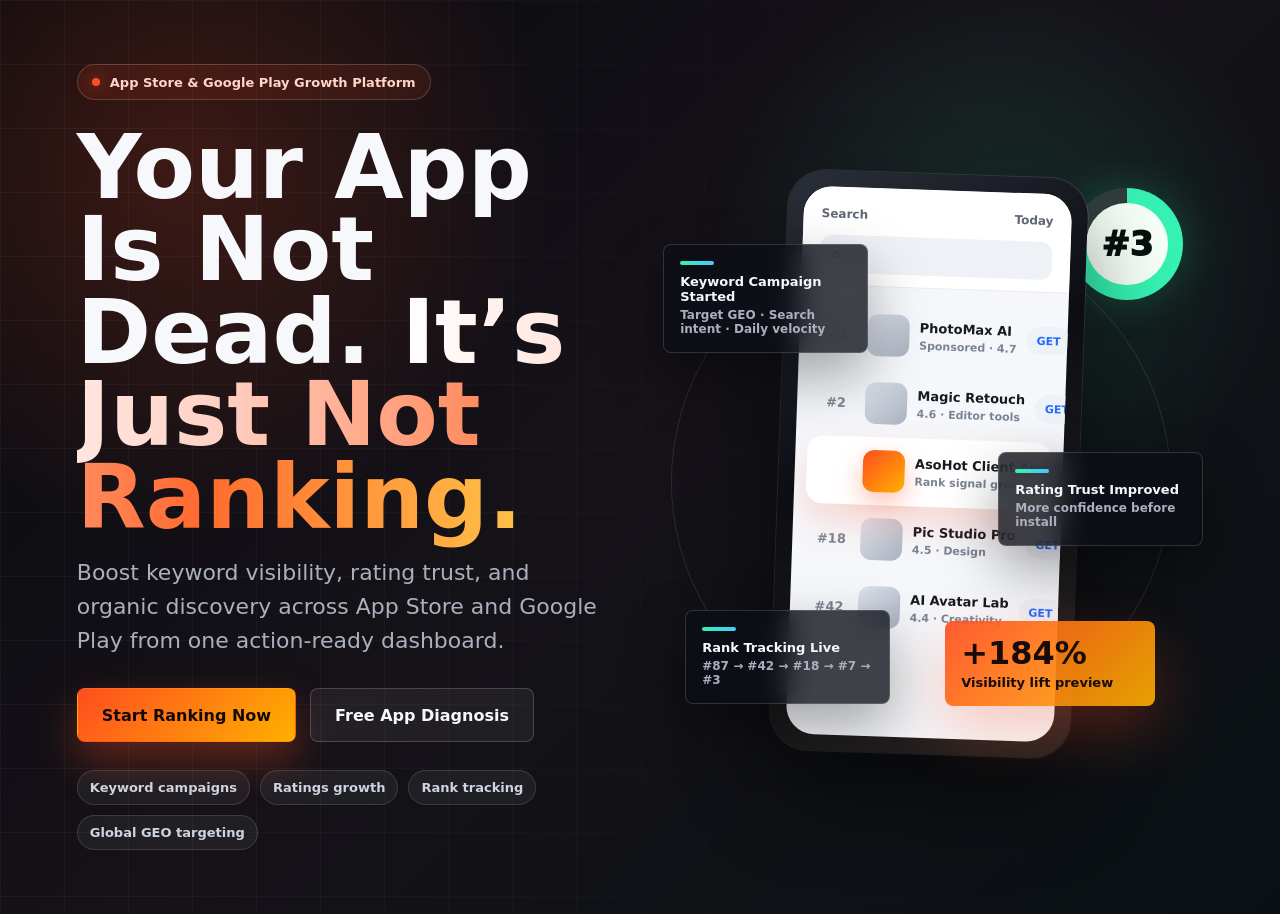
==== index.html @ 896c68a1 "Rename asohot-banner-demo.html to index.html" ====
<!doctype html>
<html lang="en">
<head>
  <meta charset="utf-8">
  <meta name="viewport" content="width=device-width, initial-scale=1">
  <title>AsoHot Banner Demo</title>
  <style>
    :root {
      --bg: #090a0f;
      --panel: rgba(255, 255, 255, 0.075);
      --panel-strong: rgba(255, 255, 255, 0.12);
      --text: #f7f8fb;
      --muted: #aab0bd;
      --hot: #ff4d1f;
      --hot-2: #ffb000;
      --mint: #36f2b3;
      --cyan: #48c8ff;
      --line: rgba(255, 255, 255, 0.14);
      --shadow: rgba(255, 77, 31, 0.34);
    }

    * {
      box-sizing: border-box;
    }

    body {
      margin: 0;
      min-height: 100vh;
      color: var(--text);
      font-family: Inter, ui-sans-serif, system-ui, -apple-system, BlinkMacSystemFont, "Segoe UI", sans-serif;
      background:
        radial-gradient(circle at 14% 18%, rgba(255, 77, 31, 0.2), transparent 28%),
        radial-gradient(circle at 78% 28%, rgba(54, 242, 179, 0.13), transparent 24%),
        linear-gradient(135deg, #090a0f 0%, #151218 48%, #0a1114 100%);
      overflow-x: hidden;
    }

    .banner {
      position: relative;
      display: grid;
      grid-template-columns: minmax(0, 1fr) 540px;
      align-items: center;
      min-height: 720px;
      padding: 64px clamp(28px, 6vw, 96px);
      gap: clamp(32px, 5vw, 72px);
      overflow: hidden;
    }

    .banner::before {
      content: "";
      position: absolute;
      inset: 0;
      background-image:
        linear-gradient(rgba(255,255,255,0.045) 1px, transparent 1px),
        linear-gradient(90deg, rgba(255,255,255,0.045) 1px, transparent 1px);
      background-size: 64px 64px;
      mask-image: linear-gradient(90deg, black, transparent 82%);
      pointer-events: none;
    }

    .copy,
    .visual {
      position: relative;
      z-index: 1;
    }

    .eyebrow {
      display: inline-flex;
      align-items: center;
      gap: 10px;
      height: 36px;
      padding: 0 14px;
      border: 1px solid rgba(255, 255, 255, 0.16);
      border-radius: 999px;
      color: #ffd5c9;
      background: rgba(255, 77, 31, 0.1);
      font-size: 13px;
      font-weight: 700;
      letter-spacing: 0;
    }

    .eyebrow::before {
      content: "";
      width: 8px;
      height: 8px;
      border-radius: 50%;
      background: var(--hot);
      box-shadow: 0 0 18px var(--hot);
      animation: livePulse 1.7s ease-in-out infinite;
    }

    h1 {
      max-width: 720px;
      margin: 26px 0 18px;
      font-size: clamp(48px, 7vw, 92px);
      line-height: 0.92;
      letter-spacing: 0;
    }

    .grad {
      color: transparent;
      background: linear-gradient(90deg, #fff 0%, #ffd1c5 30%, #ff6a2f 68%, #ffc247 100%);
      -webkit-background-clip: text;
      background-clip: text;
    }

    .subtitle {
      max-width: 620px;
      margin: 0 0 30px;
      color: var(--muted);
      font-size: clamp(18px, 2vw, 22px);
      line-height: 1.55;
    }

    .actions {
      display: flex;
      flex-wrap: wrap;
      gap: 14px;
      margin-bottom: 28px;
    }

    .btn {
      display: inline-flex;
      align-items: center;
      justify-content: center;
      min-height: 54px;
      padding: 0 24px;
      border-radius: 8px;
      border: 1px solid transparent;
      color: #130b08;
      background: linear-gradient(135deg, var(--hot), var(--hot-2));
      box-shadow: 0 18px 42px var(--shadow);
      font-size: 16px;
      font-weight: 800;
      text-decoration: none;
      animation: buttonGlow 2.4s ease-in-out infinite;
    }

    .btn.secondary {
      color: var(--text);
      background: rgba(255, 255, 255, 0.06);
      border-color: rgba(255, 255, 255, 0.18);
      box-shadow: none;
      animation: none;
    }

    .proof {
      display: flex;
      flex-wrap: wrap;
      gap: 10px;
      max-width: 650px;
    }

    .proof span {
      padding: 9px 12px;
      border: 1px solid rgba(255, 255, 255, 0.13);
      border-radius: 999px;
      color: #cdd3df;
      background: rgba(255, 255, 255, 0.055);
      font-size: 13px;
      font-weight: 700;
    }

    .visual {
      min-height: 610px;
    }

    .orbit-line {
      position: absolute;
      top: 80px;
      left: 8px;
      width: 500px;
      height: 500px;
      border: 1px solid rgba(255, 255, 255, 0.1);
      border-radius: 50%;
      transform: rotate(-14deg);
    }

    .phone {
      position: absolute;
      top: 22px;
      left: 116px;
      width: 300px;
      height: 580px;
      padding: 16px;
      border-radius: 38px;
      background: linear-gradient(145deg, #2b2f39, #0c0e14 42%, #292422);
      box-shadow: 0 42px 90px rgba(0, 0, 0, 0.48), 0 0 0 1px rgba(255, 255, 255, 0.12);
      transform: rotate(2deg);
    }

    .screen {
      height: 100%;
      border-radius: 28px;
      background: #f5f7fb;
      overflow: hidden;
      color: #12141a;
    }

    .store-head {
      padding: 20px 18px 12px;
      background: #fff;
      border-bottom: 1px solid #e7eaf0;
    }

    .store-top {
      display: flex;
      align-items: center;
      justify-content: space-between;
      margin-bottom: 14px;
      color: #606875;
      font-size: 12px;
      font-weight: 800;
    }

    .search {
      height: 38px;
      display: flex;
      align-items: center;
      gap: 8px;
      padding: 0 12px;
      border-radius: 12px;
      background: #eef1f6;
      color: #3b4350;
      font-size: 14px;
      font-weight: 800;
    }

    .typing {
      display: inline-block;
      width: 0;
      white-space: nowrap;
      overflow: hidden;
      animation: typeKeyword 8s steps(15, end) infinite;
    }

    .results {
      padding: 14px 12px 16px;
    }

    .app-row {
      display: grid;
      grid-template-columns: 38px 42px 1fr 44px;
      align-items: center;
      gap: 10px;
      min-height: 68px;
      padding: 10px 8px;
      border-radius: 16px;
      color: #171a21;
      animation: rowDim 8s ease-in-out infinite;
    }

    .app-row.target {
      position: relative;
      background: #fff;
      box-shadow: 0 18px 36px rgba(255, 77, 31, 0.18);
      animation: targetRise 8s ease-in-out infinite;
    }

    .rank {
      color: #7c8492;
      font-size: 13px;
      font-weight: 900;
      text-align: center;
    }

    .target .rank {
      position: relative;
      height: 18px;
      color: var(--hot);
    }

    .target .rank span {
      position: absolute;
      inset: 0;
      opacity: 0;
      animation: rankStage 8s linear infinite;
    }

    .target .rank span:nth-child(1) {
      animation-delay: 0s;
    }

    .target .rank span:nth-child(2) {
      animation-delay: 1.55s;
    }

    .target .rank span:nth-child(3) {
      animation-delay: 3.1s;
    }

    .target .rank span:nth-child(4) {
      animation-delay: 4.65s;
    }

    .target .rank span:nth-child(5) {
      color: #0c8a63;
      animation-delay: 6.2s;
    }

    .icon {
      width: 42px;
      height: 42px;
      border-radius: 11px;
      background: linear-gradient(135deg, #dfe4ee, #aab2bf);
    }

    .target .icon {
      background: linear-gradient(135deg, var(--hot), var(--hot-2));
      box-shadow: 0 10px 24px rgba(255, 77, 31, 0.34);
    }

    .meta strong,
    .meta span {
      display: block;
      white-space: nowrap;
      overflow: hidden;
      text-overflow: ellipsis;
    }

    .meta strong {
      font-size: 13px;
    }

    .meta span {
      margin-top: 4px;
      color: #7b8494;
      font-size: 11px;
      font-weight: 700;
    }

    .get {
      height: 28px;
      border-radius: 999px;
      background: #edf1f8;
      color: #246bff;
      display: grid;
      place-items: center;
      font-size: 11px;
      font-weight: 900;
    }

    .signal {
      position: absolute;
      display: grid;
      gap: 4px;
      width: 205px;
      padding: 16px;
      border: 1px solid rgba(255, 255, 255, 0.15);
      border-radius: 8px;
      background: rgba(12, 15, 22, 0.78);
      box-shadow: 0 24px 56px rgba(0, 0, 0, 0.34);
      backdrop-filter: blur(14px);
      animation: cardFloat 4s ease-in-out infinite;
    }

    .signal strong {
      font-size: 13px;
    }

    .signal span {
      color: var(--muted);
      font-size: 12px;
      font-weight: 700;
    }

    .signal::before {
      content: "";
      width: 34px;
      height: 4px;
      margin-bottom: 5px;
      border-radius: 999px;
      background: linear-gradient(90deg, var(--mint), var(--cyan));
    }

    .signal.one {
      top: 92px;
      left: 0;
      animation-delay: 0s;
    }

    .signal.two {
      top: 300px;
      right: 0;
      animation-delay: 0.7s;
    }

    .signal.three {
      left: 22px;
      bottom: 58px;
      animation-delay: 1.25s;
    }

    .rank-meter {
      position: absolute;
      right: 20px;
      top: 36px;
      display: grid;
      place-items: center;
      width: 112px;
      height: 112px;
      border-radius: 50%;
      color: #06110d;
      background: conic-gradient(var(--mint) 0deg, var(--mint) 270deg, rgba(255,255,255,0.12) 270deg);
      box-shadow: 0 0 44px rgba(54, 242, 179, 0.22);
      animation: meterSpin 8s ease-in-out infinite;
    }

    .rank-meter::after {
      content: "#3";
      display: grid;
      place-items: center;
      width: 82px;
      height: 82px;
      border-radius: 50%;
      background: #f7fff9;
      font-size: 34px;
      font-weight: 950;
    }

    .heat {
      position: absolute;
      right: 48px;
      bottom: 56px;
      width: 210px;
      padding: 16px;
      border-radius: 8px;
      background: linear-gradient(135deg, rgba(255, 77, 31, 0.92), rgba(255, 176, 0, 0.9));
      color: #170c07;
      box-shadow: 0 24px 60px rgba(255, 77, 31, 0.28);
      animation: heatPop 8s ease-in-out infinite;
    }

    .heat strong {
      display: block;
      font-size: 32px;
      line-height: 1;
    }

    .heat span {
      display: block;
      margin-top: 6px;
      font-size: 13px;
      font-weight: 900;
    }

    @keyframes livePulse {
      50% {
        transform: scale(1.45);
        opacity: 0.55;
      }
    }

    @keyframes buttonGlow {
      50% {
        transform: translateY(-2px);
        box-shadow: 0 24px 56px rgba(255, 77, 31, 0.48);
      }
    }

    @keyframes typeKeyword {
      0%, 8% { width: 0; }
      22%, 82% { width: 112px; }
      96%, 100% { width: 0; }
    }

    @keyframes targetRise {
      0%, 18% { transform: translateY(272px) scale(0.96); }
      32% { transform: translateY(204px) scale(0.98); }
      48% { transform: translateY(136px) scale(1); }
      66%, 88% { transform: translateY(0) scale(1.04); }
      100% { transform: translateY(272px) scale(0.96); }
    }

    @keyframes rankStage {
      0%, 19% {
        opacity: 1;
        transform: translateY(0);
      }
      20%, 100% {
        opacity: 0;
        transform: translateY(-8px);
      }
    }

    @keyframes rowDim {
      0%, 35% { opacity: 1; }
      66%, 88% { opacity: 0.48; }
      100% { opacity: 1; }
    }

    @keyframes cardFloat {
      50% {
        transform: translateY(-12px);
      }
    }

    @keyframes meterSpin {
      0%, 24% {
        opacity: 0;
        transform: scale(0.86);
        background: conic-gradient(var(--mint) 0deg, var(--mint) 80deg, rgba(255,255,255,0.12) 80deg);
      }
      46% {
        opacity: 1;
        transform: scale(1);
        background: conic-gradient(var(--mint) 0deg, var(--mint) 190deg, rgba(255,255,255,0.12) 190deg);
      }
      70%, 90% {
        opacity: 1;
        transform: scale(1);
        background: conic-gradient(var(--mint) 0deg, var(--mint) 318deg, rgba(255,255,255,0.12) 318deg);
      }
      100% {
        opacity: 0;
        transform: scale(0.86);
      }
    }

    @keyframes heatPop {
      0%, 48% {
        opacity: 0;
        transform: translateY(18px) scale(0.92);
      }
      60%, 90% {
        opacity: 1;
        transform: translateY(0) scale(1);
      }
      100% {
        opacity: 0;
        transform: translateY(18px) scale(0.92);
      }
    }

    @media (max-width: 980px) {
      .banner {
        grid-template-columns: 1fr;
        min-height: auto;
        padding-top: 44px;
      }

      .visual {
        min-height: 620px;
        transform: scale(0.9);
        transform-origin: top center;
      }
    }

    @media (max-width: 620px) {
      .banner {
        padding: 28px 18px;
        gap: 20px;
      }

      h1 {
        font-size: 46px;
      }

      .actions {
        display: grid;
      }

      .btn {
        width: 100%;
      }

      .visual {
        min-height: 590px;
        transform: scale(0.76);
        margin-left: -42px;
        width: 560px;
      }
    }
  </style>
</head>
<body>
  <main class="banner" aria-label="AsoHot app ranking banner concept">
    <section class="copy">
      <div class="eyebrow">App Store & Google Play Growth Platform</div>
      <h1>Your App Is Not Dead. <span class="grad">It’s Just Not Ranking.</span></h1>
      <p class="subtitle">Boost keyword visibility, rating trust, and organic discovery across App Store and Google Play from one action-ready dashboard.</p>
      <div class="actions">
        <a class="btn" href="#">Start Ranking Now</a>
        <a class="btn secondary" href="#">Free App Diagnosis</a>
      </div>
      <div class="proof" aria-label="service highlights">
        <span>Keyword campaigns</span>
        <span>Ratings growth</span>
        <span>Rank tracking</span>
        <span>Global GEO targeting</span>
      </div>
    </section>

    <section class="visual" aria-label="Animated ranking climb preview">
      <div class="orbit-line"></div>
      <div class="rank-meter" aria-hidden="true"></div>
      <div class="phone">
        <div class="screen">
          <div class="store-head">
            <div class="store-top">
              <span>Search</span>
              <span>Today</span>
            </div>
            <div class="search">
              <span>⌕</span>
              <span class="typing">ai photo editor</span>
            </div>
          </div>
          <div class="results">
            <div class="app-row">
              <div class="rank">#1</div>
              <div class="icon"></div>
              <div class="meta"><strong>PhotoMax AI</strong><span>Sponsored · 4.7</span></div>
              <div class="get">GET</div>
            </div>
            <div class="app-row">
              <div class="rank">#2</div>
              <div class="icon"></div>
              <div class="meta"><strong>Magic Retouch</strong><span>4.6 · Editor tools</span></div>
              <div class="get">GET</div>
            </div>
            <div class="app-row target">
              <div class="rank" aria-label="Ranking improves from number 87 to number 3">
                <span>#87</span>
                <span>#42</span>
                <span>#18</span>
                <span>#7</span>
                <span>#3</span>
              </div>
              <div class="icon"></div>
              <div class="meta"><strong>AsoHot Client App</strong><span>Rank signal growing</span></div>
              <div class="get">GET</div>
            </div>
            <div class="app-row">
              <div class="rank">#18</div>
              <div class="icon"></div>
              <div class="meta"><strong>Pic Studio Pro</strong><span>4.5 · Design</span></div>
              <div class="get">GET</div>
            </div>
            <div class="app-row">
              <div class="rank">#42</div>
              <div class="icon"></div>
              <div class="meta"><strong>AI Avatar Lab</strong><span>4.4 · Creativity</span></div>
              <div class="get">GET</div>
            </div>
          </div>
        </div>
      </div>
      <div class="signal one">
        <strong>Keyword Campaign Started</strong>
        <span>Target GEO · Search intent · Daily velocity</span>
      </div>
      <div class="signal two">
        <strong>Rating Trust Improved</strong>
        <span>More confidence before install</span>
      </div>
      <div class="signal three">
        <strong>Rank Tracking Live</strong>
        <span>#87 → #42 → #18 → #7 → #3</span>
      </div>
      <div class="heat">
        <strong>+184%</strong>
        <span>Visibility lift preview</span>
      </div>
    </section>
  </main>
</body>
</html>
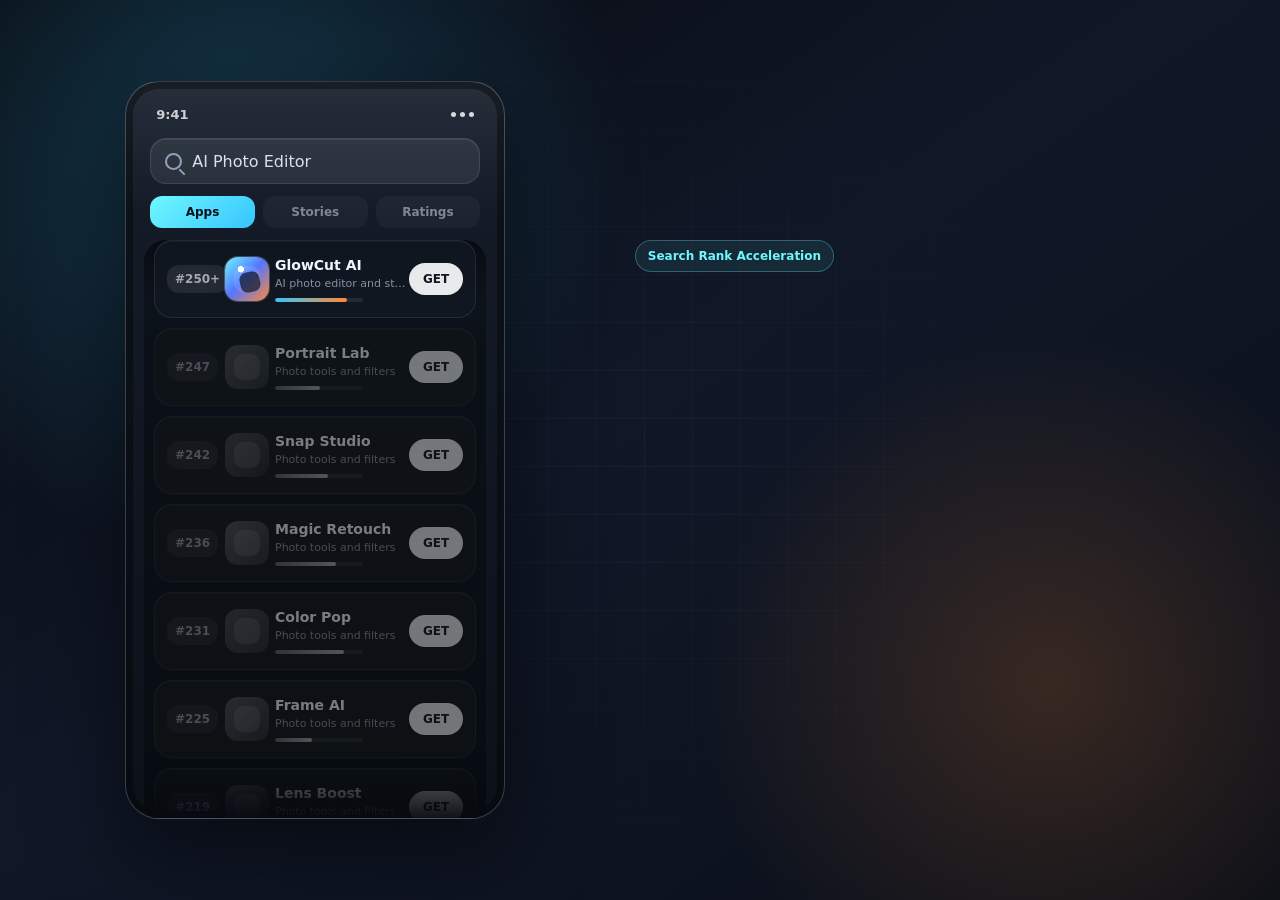
==== commit 2c164c5d: "Add files via upload" ====
--- a/index.html
+++ b/index.html
@@ -1,668 +1,80 @@
 <!doctype html>
 <html lang="en">
-<head>
-  <meta charset="utf-8">
-  <meta name="viewport" content="width=device-width, initial-scale=1">
-  <title>AsoHot Banner Demo</title>
-  <style>
-    :root {
-      --bg: #090a0f;
-      --panel: rgba(255, 255, 255, 0.075);
-      --panel-strong: rgba(255, 255, 255, 0.12);
-      --text: #f7f8fb;
-      --muted: #aab0bd;
-      --hot: #ff4d1f;
-      --hot-2: #ffb000;
-      --mint: #36f2b3;
-      --cyan: #48c8ff;
-      --line: rgba(255, 255, 255, 0.14);
-      --shadow: rgba(255, 77, 31, 0.34);
-    }
+  <head>
+    <meta charset="UTF-8" />
+    <meta name="viewport" content="width=device-width, initial-scale=1.0" />
+    <title>Rank Surge Animation</title>
+    <link rel="stylesheet" href="./styles.css" />
+  </head>
+  <body>
+    <main class="stage" aria-label="App ranking animation demo">
+      <section class="phone" aria-label="Mobile app store search results">
+        <div class="phone-glow"></div>
+        <div class="status-bar">
+          <span>9:41</span>
+          <span class="status-dots">
+            <i></i><i></i><i></i>
+          </span>
+        </div>
 
-    * {
-      box-sizing: border-box;
-    }
+        <div class="search-shell">
+          <span class="search-icon"></span>
+          <span>AI Photo Editor</span>
+        </div>
 
-    body {
-      margin: 0;
-      min-height: 100vh;
-      color: var(--text);
-      font-family: Inter, ui-sans-serif, system-ui, -apple-system, BlinkMacSystemFont, "Segoe UI", sans-serif;
-      background:
-        radial-gradient(circle at 14% 18%, rgba(255, 77, 31, 0.2), transparent 28%),
-        radial-gradient(circle at 78% 28%, rgba(54, 242, 179, 0.13), transparent 24%),
-        linear-gradient(135deg, #090a0f 0%, #151218 48%, #0a1114 100%);
-      overflow-x: hidden;
-    }
+        <div class="tabs">
+          <span class="active">Apps</span>
+          <span>Stories</span>
+          <span>Ratings</span>
+        </div>
 
-    .banner {
-      position: relative;
-      display: grid;
-      grid-template-columns: minmax(0, 1fr) 540px;
-      align-items: center;
-      min-height: 720px;
-      padding: 64px clamp(28px, 6vw, 96px);
-      gap: clamp(32px, 5vw, 72px);
-      overflow: hidden;
-    }
+        <div class="list-window">
+          <div class="speed-lines" aria-hidden="true"></div>
+          <div class="competitor-track" id="competitorTrack"></div>
 
-    .banner::before {
-      content: "";
-      position: absolute;
-      inset: 0;
-      background-image:
-        linear-gradient(rgba(255,255,255,0.045) 1px, transparent 1px),
-        linear-gradient(90deg, rgba(255,255,255,0.045) 1px, transparent 1px);
-      background-size: 64px 64px;
-      mask-image: linear-gradient(90deg, black, transparent 82%);
-      pointer-events: none;
-    }
+          <article class="app-card hero-card" aria-label="Target app ranking card">
+            <div class="rank-badge" id="rankBadge">#250+</div>
+            <div class="app-icon hero-icon">
+              <span></span>
+            </div>
+            <div class="app-copy">
+              <strong>GlowCut AI</strong>
+              <small>AI photo editor and studio</small>
+              <div class="meter">
+                <b></b>
+              </div>
+            </div>
+            <button type="button">GET</button>
+          </article>
 
-    .copy,
-    .visual {
-      position: relative;
-      z-index: 1;
-    }
-
-    .eyebrow {
-      display: inline-flex;
-      align-items: center;
-      gap: 10px;
-      height: 36px;
-      padding: 0 14px;
-      border: 1px solid rgba(255, 255, 255, 0.16);
-      border-radius: 999px;
-      color: #ffd5c9;
-      background: rgba(255, 77, 31, 0.1);
-      font-size: 13px;
-      font-weight: 700;
-      letter-spacing: 0;
-    }
-
-    .eyebrow::before {
-      content: "";
-      width: 8px;
-      height: 8px;
-      border-radius: 50%;
-      background: var(--hot);
-      box-shadow: 0 0 18px var(--hot);
-      animation: livePulse 1.7s ease-in-out infinite;
-    }
-
-    h1 {
-      max-width: 720px;
-      margin: 26px 0 18px;
-      font-size: clamp(48px, 7vw, 92px);
-      line-height: 0.92;
-      letter-spacing: 0;
-    }
-
-    .grad {
-      color: transparent;
-      background: linear-gradient(90deg, #fff 0%, #ffd1c5 30%, #ff6a2f 68%, #ffc247 100%);
-      -webkit-background-clip: text;
-      background-clip: text;
-    }
-
-    .subtitle {
-      max-width: 620px;
-      margin: 0 0 30px;
-      color: var(--muted);
-      font-size: clamp(18px, 2vw, 22px);
-      line-height: 1.55;
-    }
-
-    .actions {
-      display: flex;
-      flex-wrap: wrap;
-      gap: 14px;
-      margin-bottom: 28px;
-    }
-
-    .btn {
-      display: inline-flex;
-      align-items: center;
-      justify-content: center;
-      min-height: 54px;
-      padding: 0 24px;
-      border-radius: 8px;
-      border: 1px solid transparent;
-      color: #130b08;
-      background: linear-gradient(135deg, var(--hot), var(--hot-2));
-      box-shadow: 0 18px 42px var(--shadow);
-      font-size: 16px;
-      font-weight: 800;
-      text-decoration: none;
-      animation: buttonGlow 2.4s ease-in-out infinite;
-    }
-
-    .btn.secondary {
-      color: var(--text);
-      background: rgba(255, 255, 255, 0.06);
-      border-color: rgba(255, 255, 255, 0.18);
-      box-shadow: none;
-      animation: none;
-    }
-
-    .proof {
-      display: flex;
-      flex-wrap: wrap;
-      gap: 10px;
-      max-width: 650px;
-    }
-
-    .proof span {
-      padding: 9px 12px;
-      border: 1px solid rgba(255, 255, 255, 0.13);
-      border-radius: 999px;
-      color: #cdd3df;
-      background: rgba(255, 255, 255, 0.055);
-      font-size: 13px;
-      font-weight: 700;
-    }
-
-    .visual {
-      min-height: 610px;
-    }
-
-    .orbit-line {
-      position: absolute;
-      top: 80px;
-      left: 8px;
-      width: 500px;
-      height: 500px;
-      border: 1px solid rgba(255, 255, 255, 0.1);
-      border-radius: 50%;
-      transform: rotate(-14deg);
-    }
-
-    .phone {
-      position: absolute;
-      top: 22px;
-      left: 116px;
-      width: 300px;
-      height: 580px;
-      padding: 16px;
-      border-radius: 38px;
-      background: linear-gradient(145deg, #2b2f39, #0c0e14 42%, #292422);
-      box-shadow: 0 42px 90px rgba(0, 0, 0, 0.48), 0 0 0 1px rgba(255, 255, 255, 0.12);
-      transform: rotate(2deg);
-    }
-
-    .screen {
-      height: 100%;
-      border-radius: 28px;
-      background: #f5f7fb;
-      overflow: hidden;
-      color: #12141a;
-    }
-
-    .store-head {
-      padding: 20px 18px 12px;
-      background: #fff;
-      border-bottom: 1px solid #e7eaf0;
-    }
-
-    .store-top {
-      display: flex;
-      align-items: center;
-      justify-content: space-between;
-      margin-bottom: 14px;
-      color: #606875;
-      font-size: 12px;
-      font-weight: 800;
-    }
-
-    .search {
-      height: 38px;
-      display: flex;
-      align-items: center;
-      gap: 8px;
-      padding: 0 12px;
-      border-radius: 12px;
-      background: #eef1f6;
-      color: #3b4350;
-      font-size: 14px;
-      font-weight: 800;
-    }
-
-    .typing {
-      display: inline-block;
-      width: 0;
-      white-space: nowrap;
-      overflow: hidden;
-      animation: typeKeyword 8s steps(15, end) infinite;
-    }
-
-    .results {
-      padding: 14px 12px 16px;
-    }
-
-    .app-row {
-      display: grid;
-      grid-template-columns: 38px 42px 1fr 44px;
-      align-items: center;
-      gap: 10px;
-      min-height: 68px;
-      padding: 10px 8px;
-      border-radius: 16px;
-      color: #171a21;
-      animation: rowDim 8s ease-in-out infinite;
-    }
-
-    .app-row.target {
-      position: relative;
-      background: #fff;
-      box-shadow: 0 18px 36px rgba(255, 77, 31, 0.18);
-      animation: targetRise 8s ease-in-out infinite;
-    }
-
-    .rank {
-      color: #7c8492;
-      font-size: 13px;
-      font-weight: 900;
-      text-align: center;
-    }
-
-    .target .rank {
-      position: relative;
-      height: 18px;
-      color: var(--hot);
-    }
-
-    .target .rank span {
-      position: absolute;
-      inset: 0;
-      opacity: 0;
-      animation: rankStage 8s linear infinite;
-    }
-
-    .target .rank span:nth-child(1) {
-      animation-delay: 0s;
-    }
-
-    .target .rank span:nth-child(2) {
-      animation-delay: 1.55s;
-    }
-
-    .target .rank span:nth-child(3) {
-      animation-delay: 3.1s;
-    }
-
-    .target .rank span:nth-child(4) {
-      animation-delay: 4.65s;
-    }
-
-    .target .rank span:nth-child(5) {
-      color: #0c8a63;
-      animation-delay: 6.2s;
-    }
-
-    .icon {
-      width: 42px;
-      height: 42px;
-      border-radius: 11px;
-      background: linear-gradient(135deg, #dfe4ee, #aab2bf);
-    }
-
-    .target .icon {
-      background: linear-gradient(135deg, var(--hot), var(--hot-2));
-      box-shadow: 0 10px 24px rgba(255, 77, 31, 0.34);
-    }
-
-    .meta strong,
-    .meta span {
-      display: block;
-      white-space: nowrap;
-      overflow: hidden;
-      text-overflow: ellipsis;
-    }
-
-    .meta strong {
-      font-size: 13px;
-    }
-
-    .meta span {
-      margin-top: 4px;
-      color: #7b8494;
-      font-size: 11px;
-      font-weight: 700;
-    }
-
-    .get {
-      height: 28px;
-      border-radius: 999px;
-      background: #edf1f8;
-      color: #246bff;
-      display: grid;
-      place-items: center;
-      font-size: 11px;
-      font-weight: 900;
-    }
-
-    .signal {
-      position: absolute;
-      display: grid;
-      gap: 4px;
-      width: 205px;
-      padding: 16px;
-      border: 1px solid rgba(255, 255, 255, 0.15);
-      border-radius: 8px;
-      background: rgba(12, 15, 22, 0.78);
-      box-shadow: 0 24px 56px rgba(0, 0, 0, 0.34);
-      backdrop-filter: blur(14px);
-      animation: cardFloat 4s ease-in-out infinite;
-    }
-
-    .signal strong {
-      font-size: 13px;
-    }
-
-    .signal span {
-      color: var(--muted);
-      font-size: 12px;
-      font-weight: 700;
-    }
-
-    .signal::before {
-      content: "";
-      width: 34px;
-      height: 4px;
-      margin-bottom: 5px;
-      border-radius: 999px;
-      background: linear-gradient(90deg, var(--mint), var(--cyan));
-    }
-
-    .signal.one {
-      top: 92px;
-      left: 0;
-      animation-delay: 0s;
-    }
-
-    .signal.two {
-      top: 300px;
-      right: 0;
-      animation-delay: 0.7s;
-    }
-
-    .signal.three {
-      left: 22px;
-      bottom: 58px;
-      animation-delay: 1.25s;
-    }
-
-    .rank-meter {
-      position: absolute;
-      right: 20px;
-      top: 36px;
-      display: grid;
-      place-items: center;
-      width: 112px;
-      height: 112px;
-      border-radius: 50%;
-      color: #06110d;
-      background: conic-gradient(var(--mint) 0deg, var(--mint) 270deg, rgba(255,255,255,0.12) 270deg);
-      box-shadow: 0 0 44px rgba(54, 242, 179, 0.22);
-      animation: meterSpin 8s ease-in-out infinite;
-    }
-
-    .rank-meter::after {
-      content: "#3";
-      display: grid;
-      place-items: center;
-      width: 82px;
-      height: 82px;
-      border-radius: 50%;
-      background: #f7fff9;
-      font-size: 34px;
-      font-weight: 950;
-    }
-
-    .heat {
-      position: absolute;
-      right: 48px;
-      bottom: 56px;
-      width: 210px;
-      padding: 16px;
-      border-radius: 8px;
-      background: linear-gradient(135deg, rgba(255, 77, 31, 0.92), rgba(255, 176, 0, 0.9));
-      color: #170c07;
-      box-shadow: 0 24px 60px rgba(255, 77, 31, 0.28);
-      animation: heatPop 8s ease-in-out infinite;
-    }
-
-    .heat strong {
-      display: block;
-      font-size: 32px;
-      line-height: 1;
-    }
-
-    .heat span {
-      display: block;
-      margin-top: 6px;
-      font-size: 13px;
-      font-weight: 900;
-    }
-
-    @keyframes livePulse {
-      50% {
-        transform: scale(1.45);
-        opacity: 0.55;
-      }
-    }
-
-    @keyframes buttonGlow {
-      50% {
-        transform: translateY(-2px);
-        box-shadow: 0 24px 56px rgba(255, 77, 31, 0.48);
-      }
-    }
-
-    @keyframes typeKeyword {
-      0%, 8% { width: 0; }
-      22%, 82% { width: 112px; }
-      96%, 100% { width: 0; }
-    }
-
-    @keyframes targetRise {
-      0%, 18% { transform: translateY(272px) scale(0.96); }
-      32% { transform: translateY(204px) scale(0.98); }
-      48% { transform: translateY(136px) scale(1); }
-      66%, 88% { transform: translateY(0) scale(1.04); }
-      100% { transform: translateY(272px) scale(0.96); }
-    }
-
-    @keyframes rankStage {
-      0%, 19% {
-        opacity: 1;
-        transform: translateY(0);
-      }
-      20%, 100% {
-        opacity: 0;
-        transform: translateY(-8px);
-      }
-    }
-
-    @keyframes rowDim {
-      0%, 35% { opacity: 1; }
-      66%, 88% { opacity: 0.48; }
-      100% { opacity: 1; }
-    }
-
-    @keyframes cardFloat {
-      50% {
-        transform: translateY(-12px);
-      }
-    }
-
-    @keyframes meterSpin {
-      0%, 24% {
-        opacity: 0;
-        transform: scale(0.86);
-        background: conic-gradient(var(--mint) 0deg, var(--mint) 80deg, rgba(255,255,255,0.12) 80deg);
-      }
-      46% {
-        opacity: 1;
-        transform: scale(1);
-        background: conic-gradient(var(--mint) 0deg, var(--mint) 190deg, rgba(255,255,255,0.12) 190deg);
-      }
-      70%, 90% {
-        opacity: 1;
-        transform: scale(1);
-        background: conic-gradient(var(--mint) 0deg, var(--mint) 318deg, rgba(255,255,255,0.12) 318deg);
-      }
-      100% {
-        opacity: 0;
-        transform: scale(0.86);
-      }
-    }
-
-    @keyframes heatPop {
-      0%, 48% {
-        opacity: 0;
-        transform: translateY(18px) scale(0.92);
-      }
-      60%, 90% {
-        opacity: 1;
-        transform: translateY(0) scale(1);
-      }
-      100% {
-        opacity: 0;
-        transform: translateY(18px) scale(0.92);
-      }
-    }
-
-    @media (max-width: 980px) {
-      .banner {
-        grid-template-columns: 1fr;
-        min-height: auto;
-        padding-top: 44px;
-      }
-
-      .visual {
-        min-height: 620px;
-        transform: scale(0.9);
-        transform-origin: top center;
-      }
-    }
-
-    @media (max-width: 620px) {
-      .banner {
-        padding: 28px 18px;
-        gap: 20px;
-      }
-
-      h1 {
-        font-size: 46px;
-      }
-
-      .actions {
-        display: grid;
-      }
-
-      .btn {
-        width: 100%;
-      }
-
-      .visual {
-        min-height: 590px;
-        transform: scale(0.76);
-        margin-left: -42px;
-        width: 560px;
-      }
-    }
-  </style>
-</head>
-<body>
-  <main class="banner" aria-label="AsoHot app ranking banner concept">
-    <section class="copy">
-      <div class="eyebrow">App Store & Google Play Growth Platform</div>
-      <h1>Your App Is Not Dead. <span class="grad">It’s Just Not Ranking.</span></h1>
-      <p class="subtitle">Boost keyword visibility, rating trust, and organic discovery across App Store and Google Play from one action-ready dashboard.</p>
-      <div class="actions">
-        <a class="btn" href="#">Start Ranking Now</a>
-        <a class="btn secondary" href="#">Free App Diagnosis</a>
-      </div>
-      <div class="proof" aria-label="service highlights">
-        <span>Keyword campaigns</span>
-        <span>Ratings growth</span>
-        <span>Rank tracking</span>
-        <span>Global GEO targeting</span>
-      </div>
-    </section>
-
-    <section class="visual" aria-label="Animated ranking climb preview">
-      <div class="orbit-line"></div>
-      <div class="rank-meter" aria-hidden="true"></div>
-      <div class="phone">
-        <div class="screen">
-          <div class="store-head">
-            <div class="store-top">
-              <span>Search</span>
-              <span>Today</span>
-            </div>
-            <div class="search">
-              <span>⌕</span>
-              <span class="typing">ai photo editor</span>
-            </div>
-          </div>
-          <div class="results">
-            <div class="app-row">
-              <div class="rank">#1</div>
-              <div class="icon"></div>
-              <div class="meta"><strong>PhotoMax AI</strong><span>Sponsored · 4.7</span></div>
-              <div class="get">GET</div>
-            </div>
-            <div class="app-row">
-              <div class="rank">#2</div>
-              <div class="icon"></div>
-              <div class="meta"><strong>Magic Retouch</strong><span>4.6 · Editor tools</span></div>
-              <div class="get">GET</div>
-            </div>
-            <div class="app-row target">
-              <div class="rank" aria-label="Ranking improves from number 87 to number 3">
-                <span>#87</span>
-                <span>#42</span>
-                <span>#18</span>
-                <span>#7</span>
-                <span>#3</span>
-              </div>
-              <div class="icon"></div>
-              <div class="meta"><strong>AsoHot Client App</strong><span>Rank signal growing</span></div>
-              <div class="get">GET</div>
-            </div>
-            <div class="app-row">
-              <div class="rank">#18</div>
-              <div class="icon"></div>
-              <div class="meta"><strong>Pic Studio Pro</strong><span>4.5 · Design</span></div>
-              <div class="get">GET</div>
-            </div>
-            <div class="app-row">
-              <div class="rank">#42</div>
-              <div class="icon"></div>
-              <div class="meta"><strong>AI Avatar Lab</strong><span>4.4 · Creativity</span></div>
-              <div class="get">GET</div>
-            </div>
+          <div class="top-crown" aria-hidden="true">
+            <span></span><span></span><span></span><span></span><span></span>
           </div>
         </div>
-      </div>
-      <div class="signal one">
-        <strong>Keyword Campaign Started</strong>
-        <span>Target GEO · Search intent · Daily velocity</span>
-      </div>
-      <div class="signal two">
-        <strong>Rating Trust Improved</strong>
-        <span>More confidence before install</span>
-      </div>
-      <div class="signal three">
-        <strong>Rank Tracking Live</strong>
-        <span>#87 → #42 → #18 → #7 → #3</span>
-      </div>
-      <div class="heat">
-        <strong>+184%</strong>
-        <span>Visibility lift preview</span>
-      </div>
-    </section>
-  </main>
-</body>
+      </section>
+
+      <aside class="copy-panel" aria-label="Animation captions">
+        <div class="eyebrow">Search Rank Acceleration</div>
+        <div class="caption caption-one">
+          <h1>Your App is great, but it's buried in the crowd.</h1>
+          <p>Too much value is hidden below the fold.</p>
+        </div>
+        <div class="caption caption-two">
+          <h1>Stop being invisible. Ignite your growth.</h1>
+          <p>Activate the ranking engine with precision signals.</p>
+        </div>
+        <div class="caption caption-three">
+          <h1>Bypassing competitors... Scaling ROI...</h1>
+          <p>Momentum compounds while the market scrolls past.</p>
+        </div>
+        <div class="caption caption-four">
+          <h1>Great Apps deserve to be found.</h1>
+          <p>Top 3 Guaranteed.</p>
+          <a href="#" aria-label="Start ranking campaign">Launch campaign</a>
+        </div>
+      </aside>
+    </main>
+
+    <script src="./script.js"></script>
+  </body>
 </html>
--- a/styles.css
+++ b/styles.css
@@ -0,0 +1,783 @@
+:root {
+  --bg: #080a0f;
+  --panel: #111723;
+  --panel-2: #182132;
+  --line: rgba(255, 255, 255, 0.1);
+  --muted: #7e8898;
+  --text: #f7fbff;
+  --blue: #36c5ff;
+  --cyan: #6ff7ff;
+  --orange: #ff8a35;
+  --gold: #ffd766;
+  --green: #65e89b;
+  --loop: 6.4s;
+}
+
+* {
+  box-sizing: border-box;
+}
+
+body {
+  min-height: 100vh;
+  margin: 0;
+  overflow: hidden;
+  color: var(--text);
+  font-family:
+    Inter, ui-sans-serif, system-ui, -apple-system, BlinkMacSystemFont, "Segoe UI",
+    sans-serif;
+  background:
+    radial-gradient(circle at 18% 18%, rgba(54, 197, 255, 0.24), transparent 31%),
+    radial-gradient(circle at 82% 76%, rgba(255, 138, 53, 0.18), transparent 28%),
+    linear-gradient(145deg, #080a0f 0%, #101828 46%, #0b0f17 100%);
+}
+
+.stage {
+  position: relative;
+  display: grid;
+  grid-template-columns: minmax(310px, 420px) minmax(300px, 520px);
+  align-items: center;
+  justify-content: center;
+  gap: clamp(34px, 7vw, 92px);
+  min-height: 100vh;
+  padding: clamp(24px, 5vw, 64px);
+}
+
+.stage::before {
+  position: absolute;
+  inset: 9%;
+  z-index: -1;
+  content: "";
+  border: 1px solid rgba(255, 255, 255, 0.07);
+  background-image:
+    linear-gradient(rgba(255, 255, 255, 0.04) 1px, transparent 1px),
+    linear-gradient(90deg, rgba(255, 255, 255, 0.035) 1px, transparent 1px);
+  background-size: 48px 48px;
+  mask-image: radial-gradient(circle, black 0%, transparent 72%);
+}
+
+.phone {
+  position: relative;
+  width: min(100%, 380px);
+  height: min(82vh, 740px);
+  min-height: 610px;
+  padding: 18px;
+  overflow: hidden;
+  border: 1px solid rgba(255, 255, 255, 0.18);
+  border-radius: 34px;
+  background:
+    linear-gradient(180deg, rgba(255, 255, 255, 0.08), transparent 18%),
+    linear-gradient(180deg, #151d2a, #0c1119);
+  box-shadow:
+    0 28px 90px rgba(0, 0, 0, 0.54),
+    inset 0 0 0 7px rgba(0, 0, 0, 0.38);
+}
+
+.phone-glow {
+  position: absolute;
+  inset: auto -20% 16% -20%;
+  height: 190px;
+  background: linear-gradient(90deg, transparent, rgba(54, 197, 255, 0.28), transparent);
+  filter: blur(30px);
+  opacity: 0;
+  animation: phonePulse var(--loop) linear infinite;
+  pointer-events: none;
+}
+
+.status-bar,
+.tabs,
+.search-shell {
+  position: relative;
+  z-index: 5;
+}
+
+.status-bar {
+  display: flex;
+  justify-content: space-between;
+  align-items: center;
+  height: 28px;
+  padding: 0 12px;
+  color: rgba(255, 255, 255, 0.78);
+  font-size: 13px;
+  font-weight: 700;
+}
+
+.status-dots {
+  display: flex;
+  gap: 4px;
+  align-items: center;
+}
+
+.status-dots i {
+  width: 5px;
+  height: 5px;
+  border-radius: 50%;
+  background: rgba(255, 255, 255, 0.82);
+}
+
+.search-shell {
+  display: flex;
+  gap: 10px;
+  align-items: center;
+  height: 46px;
+  margin: 10px 6px 12px;
+  padding: 0 14px;
+  border: 1px solid rgba(255, 255, 255, 0.1);
+  border-radius: 16px;
+  color: #d8e0eb;
+  background: rgba(255, 255, 255, 0.08);
+  box-shadow: inset 0 1px 0 rgba(255, 255, 255, 0.09);
+}
+
+.search-icon {
+  position: relative;
+  width: 17px;
+  height: 17px;
+  border: 2px solid #8fa2b8;
+  border-radius: 50%;
+}
+
+.search-icon::after {
+  position: absolute;
+  right: -6px;
+  bottom: -5px;
+  width: 8px;
+  height: 2px;
+  content: "";
+  border-radius: 999px;
+  background: #8fa2b8;
+  transform: rotate(45deg);
+}
+
+.tabs {
+  display: flex;
+  gap: 8px;
+  margin: 0 6px 12px;
+}
+
+.tabs span {
+  flex: 1;
+  padding: 9px 0;
+  border-radius: 12px;
+  color: var(--muted);
+  font-size: 12px;
+  font-weight: 750;
+  text-align: center;
+  background: rgba(255, 255, 255, 0.04);
+}
+
+.tabs .active {
+  color: #09111a;
+  background: linear-gradient(135deg, var(--cyan), var(--blue));
+}
+
+.list-window {
+  position: relative;
+  height: calc(100% - 118px);
+  overflow: hidden;
+  border-radius: 22px;
+  background:
+    linear-gradient(180deg, rgba(255, 255, 255, 0.04), transparent 18%),
+    rgba(4, 8, 13, 0.5);
+}
+
+.list-window::before,
+.list-window::after {
+  position: absolute;
+  right: 0;
+  left: 0;
+  z-index: 6;
+  height: 70px;
+  content: "";
+  pointer-events: none;
+}
+
+.list-window::before {
+  top: 0;
+  background: linear-gradient(180deg, rgba(6, 10, 16, 0.96), transparent);
+}
+
+.list-window::after {
+  bottom: 0;
+  background: linear-gradient(0deg, rgba(6, 10, 16, 0.96), transparent);
+}
+
+.competitor-track {
+  position: absolute;
+  top: 0;
+  right: 10px;
+  left: 10px;
+  display: flex;
+  flex-direction: column;
+  gap: 10px;
+  will-change: transform, filter, opacity;
+  animation: trackRun var(--loop) cubic-bezier(0.25, 1, 0.5, 1) infinite;
+}
+
+.app-card {
+  display: grid;
+  grid-template-columns: 58px 50px minmax(0, 1fr) 54px;
+  align-items: center;
+  min-height: 78px;
+  padding: 12px;
+  border: 1px solid rgba(255, 255, 255, 0.08);
+  border-radius: 18px;
+  background: rgba(19, 25, 36, 0.78);
+  box-shadow: inset 0 1px 0 rgba(255, 255, 255, 0.04);
+}
+
+.competitor-card {
+  opacity: 0.48;
+  filter: saturate(0.2);
+}
+
+.competitor-card .rank-badge {
+  color: #8a93a2;
+  background: rgba(255, 255, 255, 0.06);
+}
+
+.app-icon {
+  position: relative;
+  width: 44px;
+  height: 44px;
+  overflow: hidden;
+  border-radius: 13px;
+  background: linear-gradient(135deg, #323b49, #151b25);
+}
+
+.app-icon::before {
+  position: absolute;
+  inset: 9px;
+  content: "";
+  border-radius: 9px;
+  background: rgba(255, 255, 255, 0.11);
+}
+
+.hero-icon {
+  background:
+    radial-gradient(circle at 36% 28%, #ffffff 0 7%, transparent 8%),
+    linear-gradient(135deg, var(--cyan), #5476ff 48%, var(--orange));
+  box-shadow: 0 0 0 1px rgba(255, 255, 255, 0.22);
+}
+
+.hero-icon span {
+  position: absolute;
+  inset: 15px 9px 9px 15px;
+  border-radius: 7px;
+  background: rgba(4, 9, 17, 0.64);
+  transform: rotate(-12deg);
+}
+
+.app-copy {
+  min-width: 0;
+}
+
+.app-copy strong,
+.app-copy small {
+  display: block;
+  overflow: hidden;
+  text-overflow: ellipsis;
+  white-space: nowrap;
+}
+
+.app-copy strong {
+  color: #eef6ff;
+  font-size: 14px;
+}
+
+.app-copy small {
+  margin-top: 4px;
+  color: #8591a3;
+  font-size: 11px;
+}
+
+.meter {
+  width: 88px;
+  height: 4px;
+  margin-top: 8px;
+  overflow: hidden;
+  border-radius: 999px;
+  background: rgba(255, 255, 255, 0.08);
+}
+
+.meter b {
+  display: block;
+  width: 52%;
+  height: 100%;
+  border-radius: inherit;
+  background: linear-gradient(90deg, #506074, #98a6b8);
+}
+
+.rank-badge {
+  justify-self: start;
+  min-width: 46px;
+  padding: 7px 8px;
+  border-radius: 12px;
+  color: #aeb8c8;
+  font-size: 12px;
+  font-weight: 850;
+  text-align: center;
+}
+
+button,
+.caption a {
+  border: 0;
+  border-radius: 999px;
+  font: inherit;
+  font-size: 12px;
+  font-weight: 850;
+  cursor: pointer;
+}
+
+button {
+  height: 32px;
+  color: #101722;
+  background: rgba(255, 255, 255, 0.9);
+}
+
+.hero-card {
+  position: absolute;
+  right: 10px;
+  left: 10px;
+  z-index: 8;
+  will-change: transform, box-shadow, filter;
+  animation: heroFlight var(--loop) cubic-bezier(0.25, 1, 0.5, 1) infinite;
+}
+
+.hero-card .rank-badge {
+  color: #a0a8b5;
+  background: rgba(255, 255, 255, 0.08);
+  animation: rankState var(--loop) linear infinite;
+}
+
+.hero-card .meter b {
+  width: 82%;
+  background: linear-gradient(90deg, var(--blue), var(--orange));
+  animation: meterGrow var(--loop) linear infinite;
+}
+
+.speed-lines {
+  position: absolute;
+  inset: 0;
+  z-index: 7;
+  opacity: 0;
+  background-image: linear-gradient(180deg, transparent 0 70%, rgba(111, 247, 255, 0.24) 72%, transparent 100%);
+  background-size: 100% 34px;
+  filter: blur(1px);
+  transform: translateY(-30px);
+  animation: speedLines var(--loop) linear infinite;
+  pointer-events: none;
+}
+
+.top-crown {
+  position: absolute;
+  top: 92px;
+  right: 38px;
+  left: 38px;
+  z-index: 10;
+  height: 130px;
+  opacity: 0;
+  pointer-events: none;
+  animation: crownShow var(--loop) linear infinite;
+}
+
+.top-crown span {
+  position: absolute;
+  width: 7px;
+  height: 7px;
+  border-radius: 50%;
+  background: var(--gold);
+  box-shadow: 0 0 18px var(--gold);
+  animation: particle var(--loop) ease-out infinite;
+}
+
+.top-crown span:nth-child(1) {
+  left: 12%;
+  top: 48%;
+}
+
+.top-crown span:nth-child(2) {
+  left: 32%;
+  top: 22%;
+}
+
+.top-crown span:nth-child(3) {
+  right: 36%;
+  top: 16%;
+}
+
+.top-crown span:nth-child(4) {
+  right: 17%;
+  top: 42%;
+}
+
+.top-crown span:nth-child(5) {
+  left: 50%;
+  top: 55%;
+}
+
+.copy-panel {
+  position: relative;
+  min-height: 420px;
+}
+
+.eyebrow {
+  width: max-content;
+  max-width: 100%;
+  padding: 8px 12px;
+  border: 1px solid rgba(111, 247, 255, 0.28);
+  border-radius: 999px;
+  color: var(--cyan);
+  font-size: 12px;
+  font-weight: 850;
+  letter-spacing: 0;
+  background: rgba(111, 247, 255, 0.08);
+}
+
+.caption {
+  position: absolute;
+  top: 58px;
+  left: 0;
+  max-width: 520px;
+  opacity: 0;
+  transform: translateY(18px);
+  animation: captionCycle var(--loop) linear infinite;
+}
+
+.caption h1 {
+  margin: 0;
+  font-size: clamp(36px, 6vw, 76px);
+  line-height: 0.96;
+  letter-spacing: 0;
+}
+
+.caption p {
+  max-width: 440px;
+  margin: 18px 0 0;
+  color: #aab5c5;
+  font-size: clamp(16px, 2.1vw, 22px);
+  line-height: 1.42;
+}
+
+.caption a {
+  display: inline-flex;
+  align-items: center;
+  height: 46px;
+  margin-top: 28px;
+  padding: 0 20px;
+  color: #101722;
+  text-decoration: none;
+  background: linear-gradient(135deg, var(--gold), var(--orange));
+  box-shadow: 0 14px 34px rgba(255, 138, 53, 0.28);
+}
+
+.caption-two {
+  animation-name: captionTwo;
+}
+
+.caption-three {
+  animation-name: captionThree;
+}
+
+.caption-four {
+  animation-name: captionFour;
+}
+
+.caption-four h1 {
+  color: var(--gold);
+}
+
+@keyframes trackRun {
+  0% {
+    transform: translate3d(0, -260px, 0);
+    opacity: 0.88;
+    filter: blur(0);
+  }
+  18% {
+    transform: translate3d(0, -1540px, 0);
+    opacity: 0.72;
+    filter: blur(0);
+  }
+  38% {
+    transform: translate3d(0, -1540px, 0);
+    opacity: 0.56;
+  }
+  70% {
+    transform: translate3d(0, 260px, 0);
+    opacity: 0.35;
+    filter: blur(2px);
+  }
+  84%,
+  100% {
+    transform: translate3d(0, 0, 0);
+    opacity: 0.42;
+    filter: blur(0);
+  }
+}
+
+@keyframes heroFlight {
+  0% {
+    transform: translate3d(0, 352px, 0) scale(0.96);
+    box-shadow: 0 8px 20px rgba(0, 0, 0, 0.2);
+    filter: saturate(0.55);
+  }
+  18% {
+    transform: translate3d(0, 344px, 0) scale(0.96);
+    box-shadow: 0 8px 20px rgba(0, 0, 0, 0.26);
+    filter: saturate(0.45);
+  }
+  30% {
+    transform: translate3d(0, 344px, 0) scale(1);
+    box-shadow:
+      0 0 0 1px rgba(54, 197, 255, 0.78),
+      0 0 28px rgba(54, 197, 255, 0.42),
+      0 16px 42px rgba(0, 0, 0, 0.35);
+    filter: saturate(1.2);
+  }
+  41%,
+  67% {
+    transform: translate3d(0, 230px, 0) scale(1.03);
+    box-shadow:
+      0 0 0 1px rgba(255, 138, 53, 0.78),
+      0 0 40px rgba(54, 197, 255, 0.58),
+      0 22px 56px rgba(0, 0, 0, 0.45);
+    filter: saturate(1.35);
+  }
+  78% {
+    transform: translate3d(0, 74px, 0) scale(1.08);
+    box-shadow:
+      0 0 0 1px rgba(255, 215, 102, 0.95),
+      0 0 58px rgba(255, 215, 102, 0.5),
+      0 24px 64px rgba(0, 0, 0, 0.48);
+  }
+  84% {
+    transform: translate3d(0, 86px, 0) scale(1.02);
+  }
+  100% {
+    transform: translate3d(0, 352px, 0) scale(0.96);
+    box-shadow: 0 8px 20px rgba(0, 0, 0, 0.2);
+    filter: saturate(0.55);
+  }
+}
+
+@keyframes rankState {
+  0%,
+  22% {
+    color: #9ca5b1;
+    background: rgba(255, 255, 255, 0.08);
+    transform: translateX(0) scale(1);
+  }
+  25%,
+  34% {
+    color: var(--cyan);
+    background: rgba(54, 197, 255, 0.15);
+    transform: translateX(-1px) scale(1.04);
+  }
+  28%,
+  37% {
+    transform: translateX(1px) scale(1.04);
+  }
+  42%,
+  69% {
+    color: #f7fbff;
+    background: linear-gradient(135deg, var(--blue), var(--orange));
+    transform: scale(1.08);
+  }
+  78%,
+  92% {
+    color: #241704;
+    background: linear-gradient(135deg, var(--gold), #fff2b1);
+    transform: scale(1.24);
+    box-shadow: 0 0 24px rgba(255, 215, 102, 0.55);
+  }
+  100% {
+    color: #9ca5b1;
+    background: rgba(255, 255, 255, 0.08);
+    transform: scale(1);
+  }
+}
+
+@keyframes speedLines {
+  0%,
+  36%,
+  74%,
+  100% {
+    opacity: 0;
+    transform: translateY(-30px);
+  }
+  43%,
+  66% {
+    opacity: 1;
+    transform: translateY(70px);
+  }
+}
+
+@keyframes meterGrow {
+  0%,
+  24% {
+    transform: scaleX(0.42);
+    transform-origin: left;
+  }
+  34%,
+  70% {
+    transform: scaleX(0.86);
+  }
+  80%,
+  94% {
+    transform: scaleX(1);
+  }
+  100% {
+    transform: scaleX(0.42);
+  }
+}
+
+@keyframes crownShow {
+  0%,
+  72%,
+  100% {
+    opacity: 0;
+  }
+  78%,
+  92% {
+    opacity: 1;
+  }
+}
+
+@keyframes particle {
+  0%,
+  72% {
+    opacity: 0;
+    transform: translate3d(0, 24px, 0) scale(0.3);
+  }
+  79% {
+    opacity: 1;
+    transform: translate3d(0, 0, 0) scale(1.3);
+  }
+  93% {
+    opacity: 0;
+    transform: translate3d(0, -54px, 0) scale(0.4);
+  }
+  100% {
+    opacity: 0;
+  }
+}
+
+@keyframes phonePulse {
+  0%,
+  22%,
+  100% {
+    opacity: 0;
+  }
+  31%,
+  76% {
+    opacity: 1;
+  }
+}
+
+@keyframes captionCycle {
+  0%,
+  4% {
+    opacity: 0;
+    transform: translateY(18px);
+  }
+  9%,
+  23% {
+    opacity: 1;
+    transform: translateY(0);
+  }
+  29%,
+  100% {
+    opacity: 0;
+    transform: translateY(-14px);
+  }
+}
+
+@keyframes captionTwo {
+  0%,
+  22% {
+    opacity: 0;
+    transform: translateY(18px) scale(0.98);
+  }
+  27%,
+  38% {
+    opacity: 1;
+    transform: translateY(0) scale(1);
+  }
+  44%,
+  100% {
+    opacity: 0;
+    transform: translateY(-14px) scale(1.01);
+  }
+}
+
+@keyframes captionThree {
+  0%,
+  39% {
+    opacity: 0;
+    transform: translateY(22px);
+  }
+  45%,
+  68% {
+    opacity: 1;
+    transform: translateY(-6px);
+  }
+  74%,
+  100% {
+    opacity: 0;
+    transform: translateY(-30px);
+  }
+}
+
+@keyframes captionFour {
+  0%,
+  70% {
+    opacity: 0;
+    transform: translateY(20px) scale(0.98);
+  }
+  78%,
+  94% {
+    opacity: 1;
+    transform: translateY(0) scale(1);
+  }
+  100% {
+    opacity: 0;
+    transform: translateY(16px) scale(0.98);
+  }
+}
+
+@media (max-width: 820px) {
+  body {
+    overflow: auto;
+  }
+
+  .stage {
+    grid-template-columns: 1fr;
+    min-height: auto;
+    padding: 24px 16px 42px;
+  }
+
+  .phone {
+    justify-self: center;
+    height: 650px;
+    min-height: 650px;
+  }
+
+  .copy-panel {
+    width: min(100%, 420px);
+    min-height: 320px;
+    justify-self: center;
+  }
+
+  .caption h1 {
+    font-size: clamp(32px, 12vw, 50px);
+  }
+}
+
+@media (prefers-reduced-motion: reduce) {
+  *,
+  *::before,
+  *::after {
+    animation-duration: 1ms !important;
+    animation-iteration-count: 1 !important;
+    scroll-behavior: auto !important;
+  }
+}
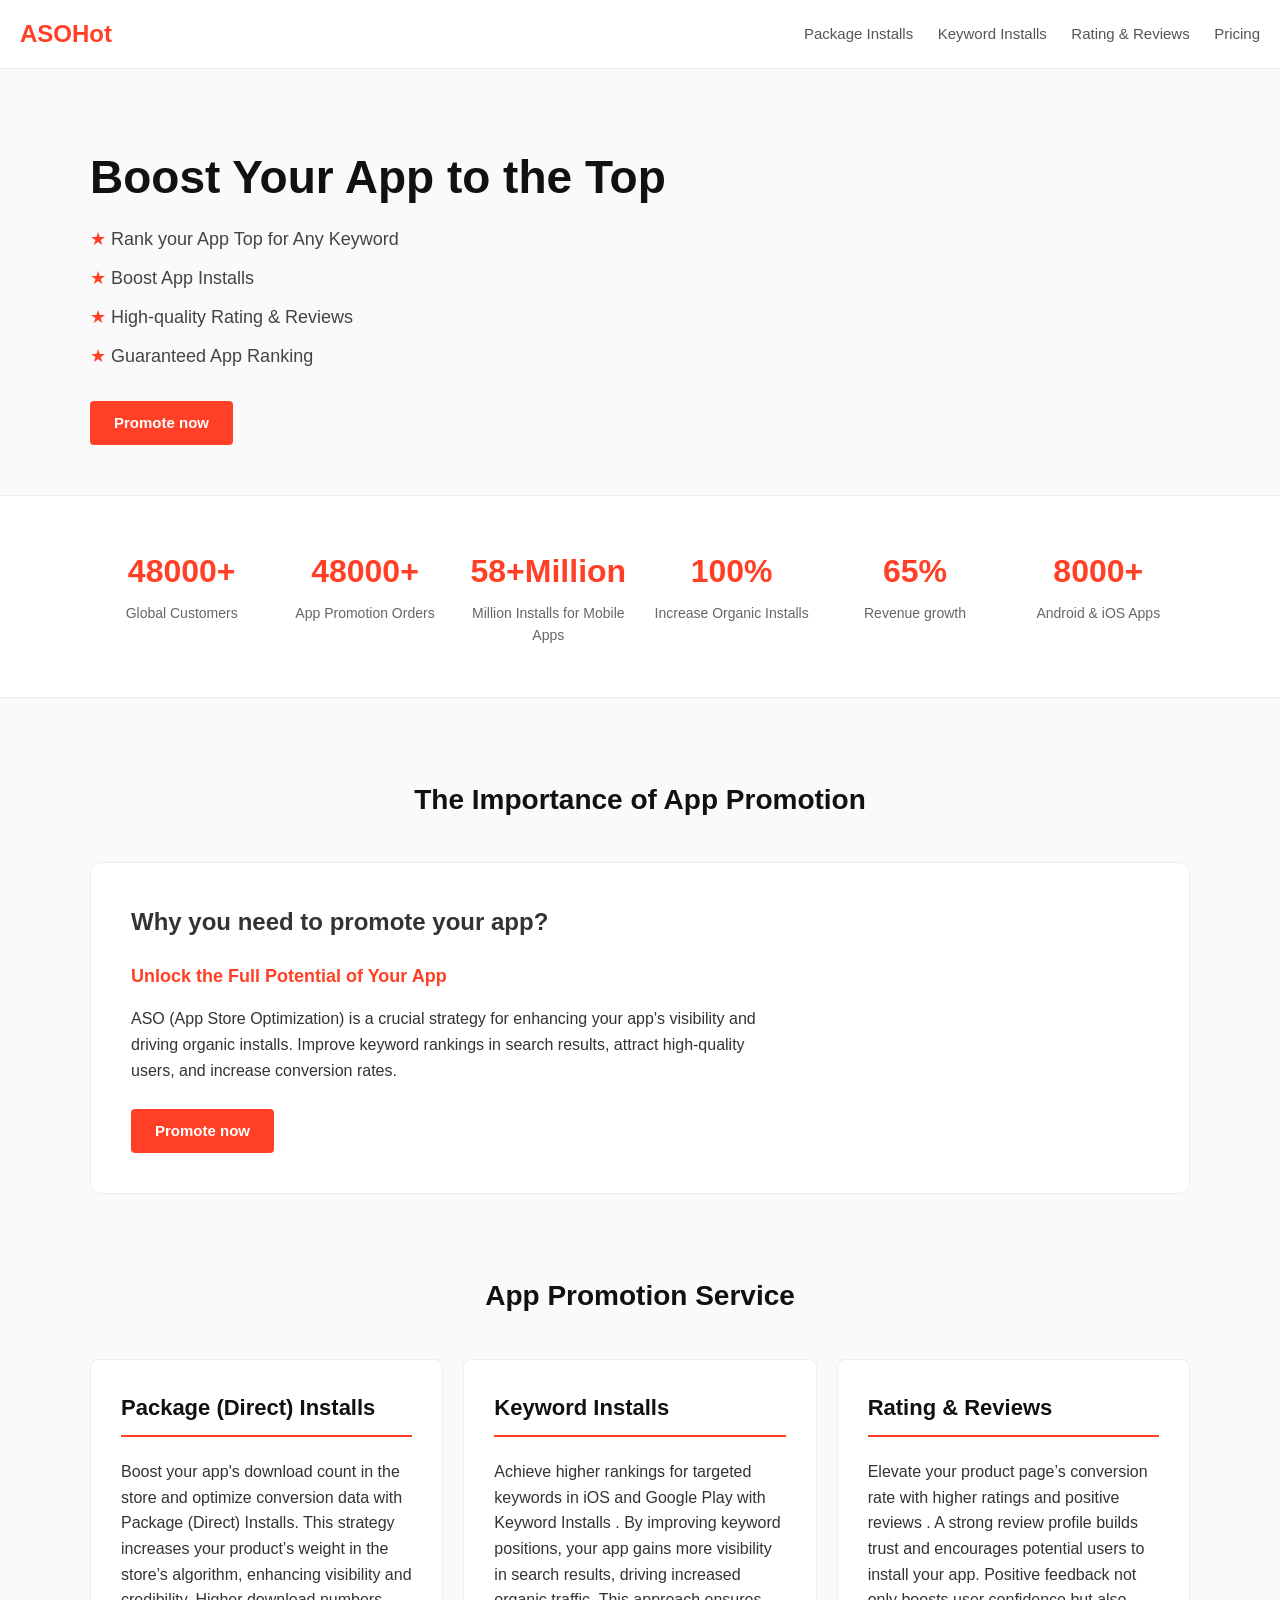
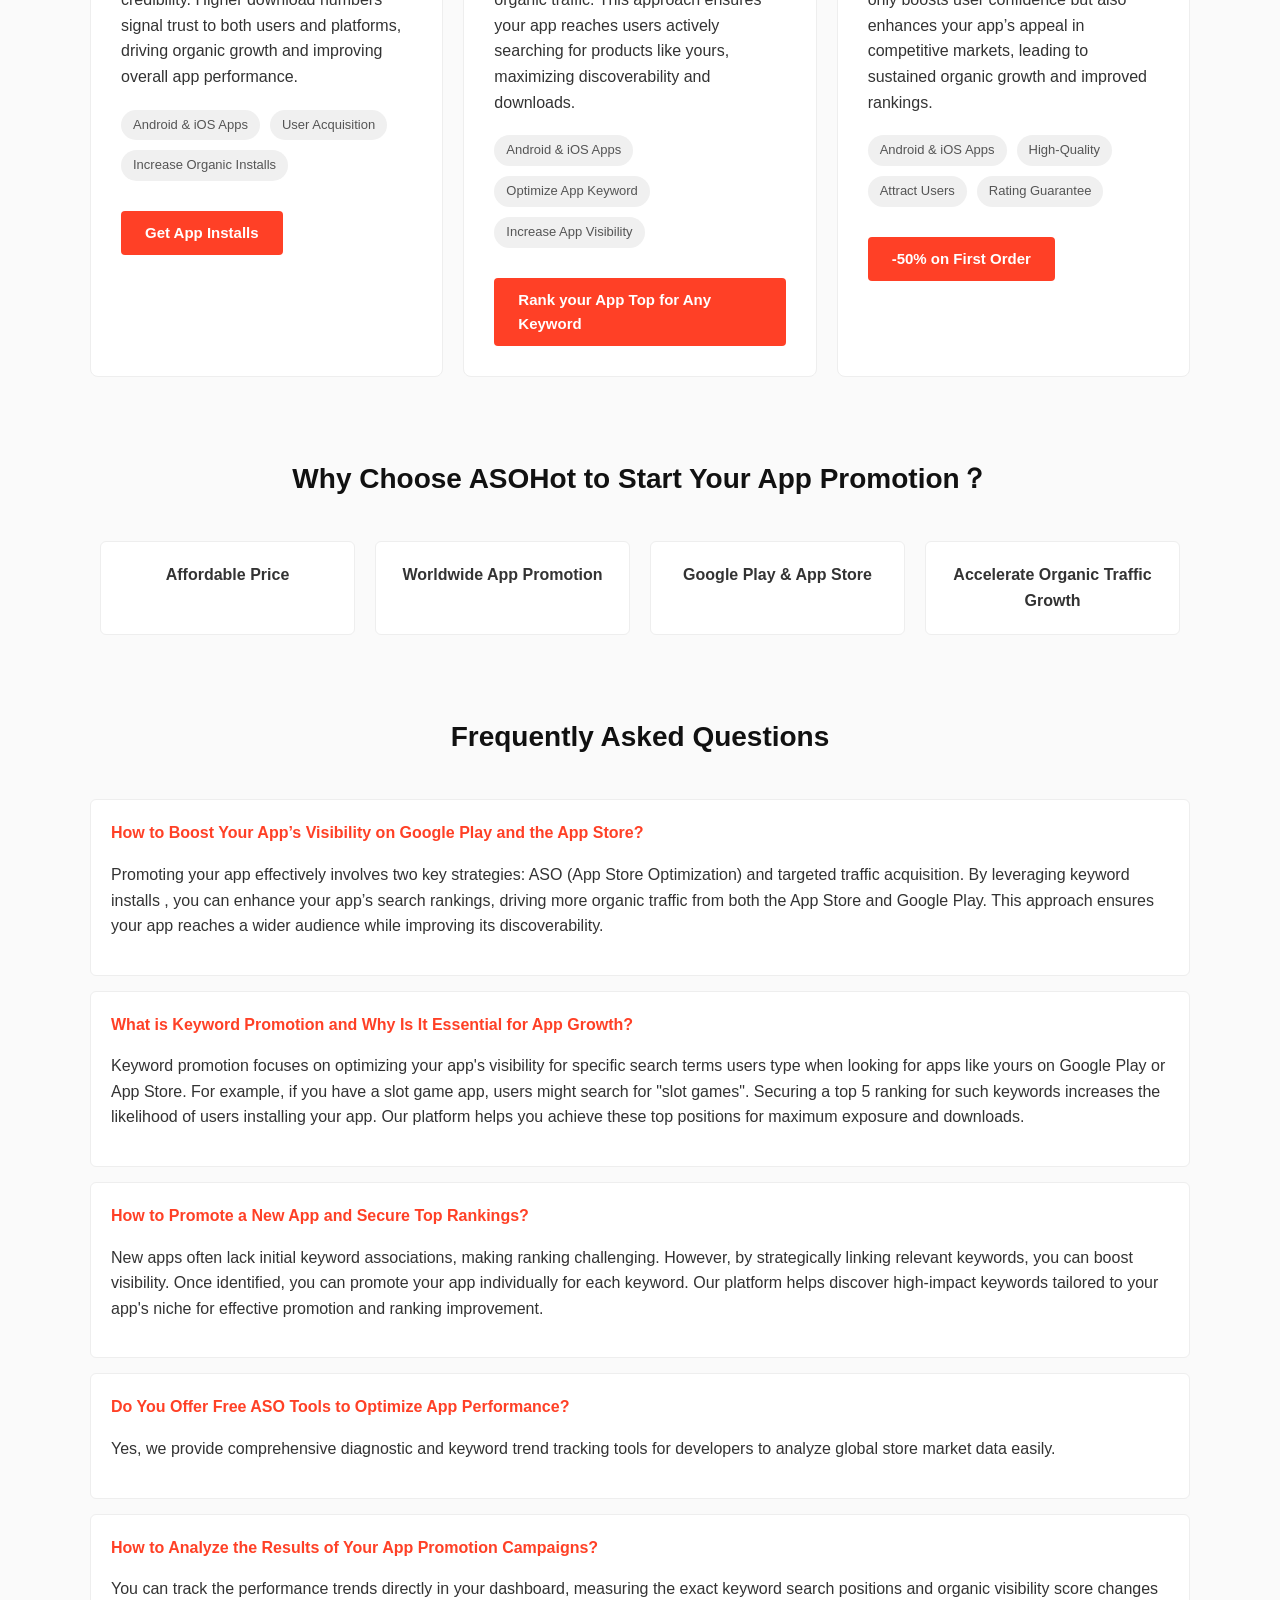
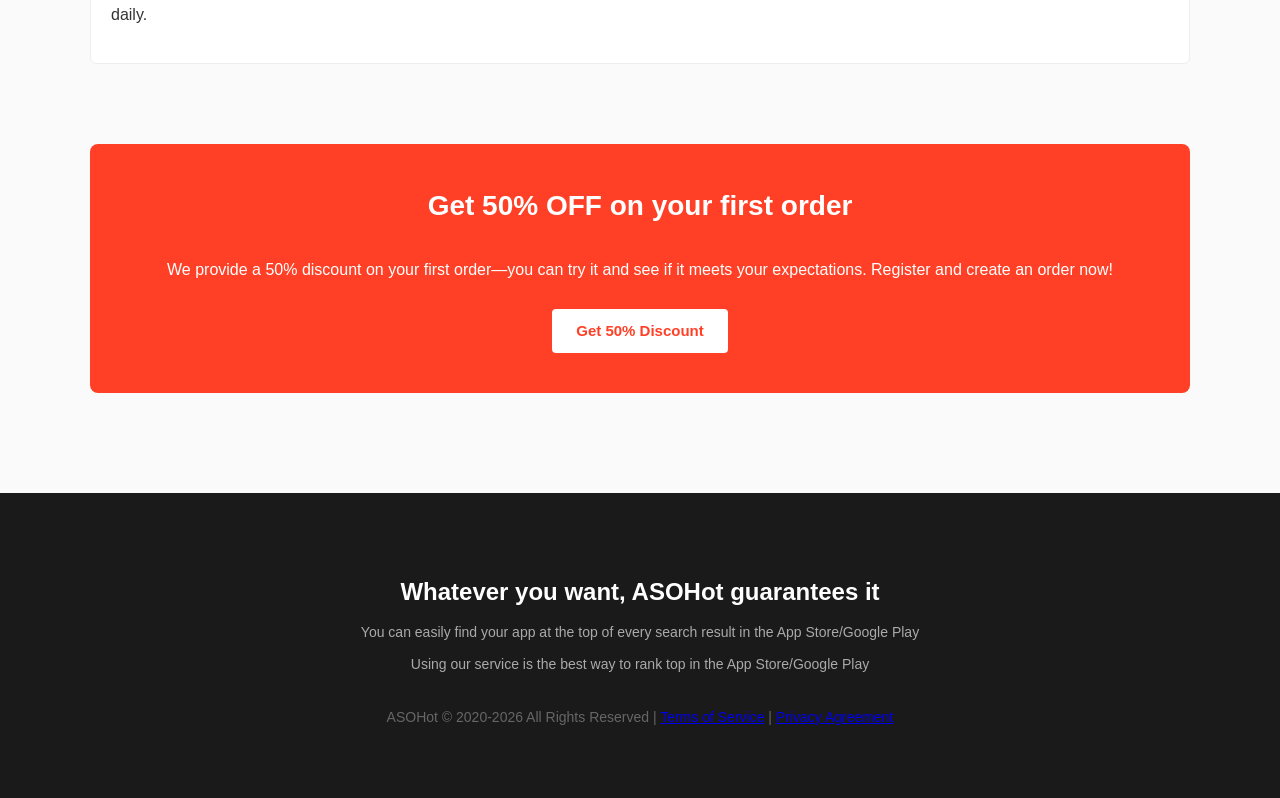
==== commit 7e02bef9: "Update index.html" ====
--- a/index.html
+++ b/index.html
@@ -1,80 +1,187 @@
-<!doctype html>
+<!DOCTYPE html>
 <html lang="en">
-  <head>
-    <meta charset="UTF-8" />
-    <meta name="viewport" content="width=device-width, initial-scale=1.0" />
-    <title>Rank Surge Animation</title>
-    <link rel="stylesheet" href="./styles.css" />
-  </head>
-  <body>
-    <main class="stage" aria-label="App ranking animation demo">
-      <section class="phone" aria-label="Mobile app store search results">
-        <div class="phone-glow"></div>
-        <div class="status-bar">
-          <span>9:41</span>
-          <span class="status-dots">
-            <i></i><i></i><i></i>
-          </span>
+<head>
+    <meta charset="UTF-8">
+    <meta name="viewport" content="width=device-width, initial-scale=1.0">
+    <title>ASOHot App Marketing - Increase app installs, app ratings, reviews and optimise app keywords</title>
+    <meta name="description" content="ASOHot, professional ASO consultation service provider. Our experts offer personalized consultation, enhancing app visibility through natural growth strategies based on real user behavior analysis.">
+    <meta name="keywords" content="Professional ASO Optimization Services - App Store Page Optimization, Keyword Strategy, User Feedback Analysis">
+    
+    <meta name="robots" content="noindex, nofollow">
+    <meta name="AdsBot-Google" content="index, follow">
+
+    <style>
+        body { font-family: 'Segoe UI', Arial, sans-serif; line-height: 1.6; color: #333; margin: 0; padding: 0; background-color: #fafafa; }
+        .header { background: #fff; border-bottom: 1px solid #eee; padding: 15px 20px; display: flex; justify-content: space-between; align-items: center; }
+        .logo { font-size: 24px; font-weight: bold; color: #ff4026; text-decoration: none; }
+        .nav a { margin-left: 20px; color: #555; text-decoration: none; font-size: 15px; }
+        .hero { max-width: 1100px; margin: 50px auto; padding: 0 20px; display: flex; align-items: center; justify-content: space-between; text-align: left; }
+        .hero-left { max-width: 600px; }
+        .hero h1 { font-size: 46px; color: #111; margin-bottom: 15px; line-height: 1.2; }
+        .hero ul { list-style: none; padding: 0; margin: 20px 0; }
+        .hero ul li { margin-bottom: 10px; font-size: 18px; font-weight: 500; color: #444; }
+        .hero ul li::before { content: "★ "; color: #ff4026; }
+        .stats { background: #fff; border-top: 1px solid #eee; border-bottom: 1px solid #eee; padding: 40px 0; }
+        .stats-container { max-width: 1100px; margin: 0 auto; display: flex; justify-content: space-between; flex-wrap: wrap; text-align: center; }
+        .stat-item { flex: 1; min-width: 150px; padding: 10px; }
+        .stat-item .num { font-size: 32px; font-weight: bold; color: #ff4026; }
+        .stat-item .text { font-size: 14px; color: #666; margin-top: 5px; }
+        .section { max-width: 1100px; margin: 80px auto; padding: 0 20px; }
+        .section-title { font-size: 28px; font-weight: bold; text-align: center; margin-bottom: 40px; color: #111; }
+        .importance-box { background: #fff; border: 1px solid #eee; border-radius: 12px; padding: 40px; display: flex; justify-content: space-between; align-items: center; }
+        .imp-left { max-width: 650px; }
+        .imp-left h2 { font-size: 24px; margin-top: 0; }
+        .imp-left .tip { font-size: 18px; color: #ff4026; font-weight: bold; margin-bottom: 15px; }
+        .services-grid { display: flex; justify-content: space-between; gap: 20px; margin-top: 30px; }
+        .service-card { flex: 1; background: #fff; border: 1px solid #eee; padding: 30px; border-radius: 8px; }
+        .service-card h3 { font-size: 22px; color: #111; margin-top: 0; border-bottom: 2px solid #ff4026; padding-bottom: 10px; }
+        .labels { display: flex; flex-wrap: wrap; gap: 10px; margin: 20px 0; }
+        .labels span { background: #f0f0f0; padding: 5px 12px; border-radius: 20px; font-size: 13px; color: #555; }
+        .btn { display: inline-block; padding: 10px 24px; background: #ff4026; color: #fff; text-decoration: none; border-radius: 4px; font-weight: bold; font-size: 15px; margin-top: 10px; }
+        .why-box { display: flex; justify-content: space-between; text-align: center; margin-top: 30px; }
+        .why-item { flex: 1; background: #fff; border: 1px solid #eee; padding: 20px; margin: 0 10px; border-radius: 6px; font-weight: bold; }
+        .faq-item { background: #fff; border: 1px solid #eee; margin-bottom: 15px; padding: 20px; border-radius: 6px; }
+        .faq-item h4 { font-size: 16px; margin: 0 0 10px 0; color: #ff4026; }
+        .offer-bar { background: #ff4026; color: #fff; text-align: center; padding: 40px 20px; border-radius: 8px; margin-top: 60px; }
+        .offer-bar h3 { font-size: 28px; margin-top: 0; }
+        .footer { background: #1a1a1a; color: #aaa; padding: 60px 20px; text-align: center; font-size: 14px; margin-top: 100px; }
+        .footer h2 { color: #fff; font-size: 24px; margin-bottom: 10px; }
+        .footer p { max-width: 700px; margin: 10px auto; }
+    </style>
+</head>
+<body>
+
+    <div class="header">
+        <a href="#" class="logo">ASOHot</a>
+        <div class="nav">
+            <a href="#">Package Installs</a>
+            <a href="#">Keyword Installs</a>
+            <a href="#">Rating & Reviews</a>
+            <a href="#">Pricing</a>
+        </div>
+    </div>
+
+    <div class="hero">
+        <div class="hero-left">
+            <h1>Boost Your App to the Top</h1>
+            <ul>
+                <li>Rank your App Top for Any Keyword</li>
+                <li>Boost App Installs</li>
+                <li>High-quality Rating & Reviews</li>
+                <li>Guaranteed App Ranking</li>
+            </ul>
+            <a href="mailto:contact@asohot.com" class="btn">Promote now</a>
+        </div>
+    </div>
+
+    <div class="stats">
+        <div class="stats-container">
+            <div class="stat-item"><div class="num">48000+</div><div class="text">Global Customers</div></div>
+            <div class="stat-item"><div class="num">48000+</div><div class="text">App Promotion Orders</div></div>
+            <div class="stat-item"><div class="num">58+Million</div><div class="text">Million Installs for Mobile Apps</div></div>
+            <div class="stat-item"><div class="num">100%</div><div class="text">Increase Organic Installs</div></div>
+            <div class="stat-item"><div class="num">65%</div><div class="text">Revenue growth</div></div>
+            <div class="stat-item"><div class="num">8000+</div><div class="text">Android & iOS Apps</div></div>
+        </div>
+    </div>
+
+    <div class="section">
+        <div class="section-title">The Importance of App Promotion</div>
+        <div class="importance-box">
+            <div class="imp-left">
+                <h2>Why you need to promote your app?</h2>
+                <div class="tip">Unlock the Full Potential of Your App</div>
+                <p>ASO (App Store Optimization) is a crucial strategy for enhancing your app's visibility and driving organic installs. Improve keyword rankings in search results, attract high-quality users, and increase conversion rates.</p>
+                <a href="mailto:contact@asohot.com" class="btn">Promote now</a>
+            </div>
+        </div>
+    </div>
+
+    <div class="section">
+        <div class="section-title">App Promotion Service</div>
+        <div class="services-grid">
+            <div class="service-card">
+                <h3>Package (Direct) Installs</h3>
+                <p>Boost your app's download count in the store and optimize conversion data with Package (Direct) Installs. This strategy increases your product’s weight in the store’s algorithm, enhancing visibility and credibility. Higher download numbers signal trust to both users and platforms, driving organic growth and improving overall app performance.</p>
+                <div class="labels">
+                    <span>Android & iOS Apps</span><span>User Acquisition</span><span>Increase Organic Installs</span>
+                </div>
+                <a href="mailto:contact@asohot.com" class="btn">Get App Installs</a>
+            </div>
+
+            <div class="service-card">
+                <h3>Keyword Installs</h3>
+                <p>Achieve higher rankings for targeted keywords in iOS and Google Play with Keyword Installs . By improving keyword positions, your app gains more visibility in search results, driving increased organic traffic. This approach ensures your app reaches users actively searching for products like yours, maximizing discoverability and downloads.</p>
+                <div class="labels">
+                    <span>Android & iOS Apps</span><span>Optimize App Keyword</span><span>Increase App Visibility</span>
+                </div>
+                <a href="mailto:contact@asohot.com" class="btn">Rank your App Top for Any Keyword</a>
+            </div>
+
+            <div class="service-card">
+                <h3>Rating & Reviews</h3>
+                <p>Elevate your product page’s conversion rate with higher ratings and positive reviews . A strong review profile builds trust and encourages potential users to install your app. Positive feedback not only boosts user confidence but also enhances your app’s appeal in competitive markets, leading to sustained organic growth and improved rankings.</p>
+                <div class="labels">
+                    <span>Android & iOS Apps</span><span>High-Quality</span><span>Attract Users</span><span>Rating Guarantee</span>
+                </div>
+                <a href="mailto:contact@asohot.com" class="btn">-50% on First Order</a>
+            </div>
+        </div>
+    </div>
+
+    <div class="section">
+        <div class="section-title">Why Choose ASOHot to Start Your App Promotion？</div>
+        <div class="why-box">
+            <div class="why-item">Affordable Price</div>
+            <div class="why-item">Worldwide App Promotion</div>
+            <div class="why-item">Google Play & App Store</div>
+            <div class="why-item">Accelerate Organic Traffic Growth</div>
+        </div>
+    </div>
+
+    <div class="section">
+        <div class="section-title">Frequently Asked Questions</div>
+        
+        <div class="faq-item">
+            <h4>How to Boost Your App’s Visibility on Google Play and the App Store?</h4>
+            <p>Promoting your app effectively involves two key strategies: ASO (App Store Optimization) and targeted traffic acquisition. By leveraging keyword installs , you can enhance your app’s search rankings, driving more organic traffic from both the App Store and Google Play. This approach ensures your app reaches a wider audience while improving its discoverability.</p>
         </div>
 
-        <div class="search-shell">
-          <span class="search-icon"></span>
-          <span>AI Photo Editor</span>
+        <div class="faq-item">
+            <h4>What is Keyword Promotion and Why Is It Essential for App Growth?</h4>
+            <p>Keyword promotion focuses on optimizing your app's visibility for specific search terms users type when looking for apps like yours on Google Play or App Store. For example, if you have a slot game app, users might search for "slot games". Securing a top 5 ranking for such keywords increases the likelihood of users installing your app. Our platform helps you achieve these top positions for maximum exposure and downloads.</p>
         </div>
 
-        <div class="tabs">
-          <span class="active">Apps</span>
-          <span>Stories</span>
-          <span>Ratings</span>
+        <div class="faq-item">
+            <h4>How to Promote a New App and Secure Top Rankings?</h4>
+            <p>New apps often lack initial keyword associations, making ranking challenging. However, by strategically linking relevant keywords, you can boost visibility. Once identified, you can promote your app individually for each keyword. Our platform helps discover high-impact keywords tailored to your app's niche for effective promotion and ranking improvement.</p>
+        </div>
+        
+        <div class="faq-item">
+            <h4>Do You Offer Free ASO Tools to Optimize App Performance?</h4>
+            <p>Yes, we provide comprehensive diagnostic and keyword trend tracking tools for developers to analyze global store market data easily.</p>
         </div>
 
-        <div class="list-window">
-          <div class="speed-lines" aria-hidden="true"></div>
-          <div class="competitor-track" id="competitorTrack"></div>
+        <div class="faq-item">
+            <h4>How to Analyze the Results of Your App Promotion Campaigns?</h4>
+            <p>You can track the performance trends directly in your dashboard, measuring the exact keyword search positions and organic visibility score changes daily.</p>
+        </div>
+    </div>
 
-          <article class="app-card hero-card" aria-label="Target app ranking card">
-            <div class="rank-badge" id="rankBadge">#250+</div>
-            <div class="app-icon hero-icon">
-              <span></span>
-            </div>
-            <div class="app-copy">
-              <strong>GlowCut AI</strong>
-              <small>AI photo editor and studio</small>
-              <div class="meter">
-                <b></b>
-              </div>
-            </div>
-            <button type="button">GET</button>
-          </article>
+    <div class="section">
+        <div class="offer-bar">
+            <h3>Get 50% OFF on your first order</h3>
+            <p>We provide a 50% discount on your first order—you can try it and see if it meets your expectations. Register and create an order now!</p>
+            <a href="mailto:contact@asohot.com" class="btn" style="background:#fff; color:#ff4026;">Get 50% Discount</a>
+        </div>
+    </div>
 
-          <div class="top-crown" aria-hidden="true">
-            <span></span><span></span><span></span><span></span><span></span>
-          </div>
-        </div>
-      </section>
+    <div class="footer">
+        <h2>Whatever you want, ASOHot guarantees it</h2>
+        <p>You can easily find your app at the top of every search result in the App Store/Google Play</p>
+        <p>Using our service is the best way to rank top in the App Store/Google Play</p>
+        <p style="margin-top: 30px; color: #666;">ASOHot © 2020-2026 All Rights Reserved | <a href="#">Terms of Service</a> | <a href="#">Privacy Agreement</a></p>
+    </div>
 
-      <aside class="copy-panel" aria-label="Animation captions">
-        <div class="eyebrow">Search Rank Acceleration</div>
-        <div class="caption caption-one">
-          <h1>Your App is great, but it's buried in the crowd.</h1>
-          <p>Too much value is hidden below the fold.</p>
-        </div>
-        <div class="caption caption-two">
-          <h1>Stop being invisible. Ignite your growth.</h1>
-          <p>Activate the ranking engine with precision signals.</p>
-        </div>
-        <div class="caption caption-three">
-          <h1>Bypassing competitors... Scaling ROI...</h1>
-          <p>Momentum compounds while the market scrolls past.</p>
-        </div>
-        <div class="caption caption-four">
-          <h1>Great Apps deserve to be found.</h1>
-          <p>Top 3 Guaranteed.</p>
-          <a href="#" aria-label="Start ranking campaign">Launch campaign</a>
-        </div>
-      </aside>
-    </main>
-
-    <script src="./script.js"></script>
-  </body>
+</body>
 </html>
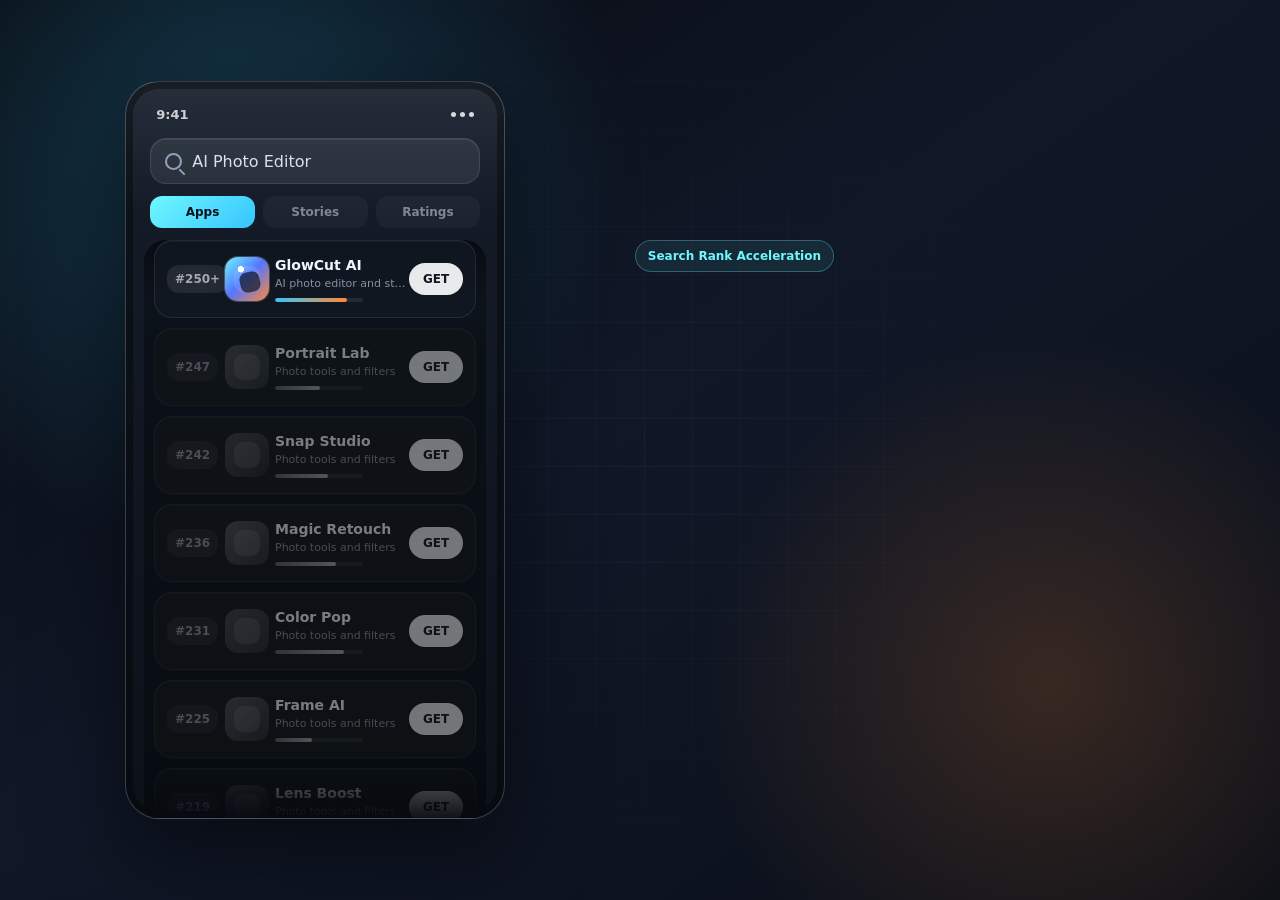
==== commit 1c17a6c7: "Update index.html" ====
--- a/index.html
+++ b/index.html
@@ -1,187 +1,80 @@
-<!DOCTYPE html>
+<!doctype html>
 <html lang="en">
-<head>
-    <meta charset="UTF-8">
-    <meta name="viewport" content="width=device-width, initial-scale=1.0">
-    <title>ASOHot App Marketing - Increase app installs, app ratings, reviews and optimise app keywords</title>
-    <meta name="description" content="ASOHot, professional ASO consultation service provider. Our experts offer personalized consultation, enhancing app visibility through natural growth strategies based on real user behavior analysis.">
-    <meta name="keywords" content="Professional ASO Optimization Services - App Store Page Optimization, Keyword Strategy, User Feedback Analysis">
-    
-    <meta name="robots" content="noindex, nofollow">
-    <meta name="AdsBot-Google" content="index, follow">
-
-    <style>
-        body { font-family: 'Segoe UI', Arial, sans-serif; line-height: 1.6; color: #333; margin: 0; padding: 0; background-color: #fafafa; }
-        .header { background: #fff; border-bottom: 1px solid #eee; padding: 15px 20px; display: flex; justify-content: space-between; align-items: center; }
-        .logo { font-size: 24px; font-weight: bold; color: #ff4026; text-decoration: none; }
-        .nav a { margin-left: 20px; color: #555; text-decoration: none; font-size: 15px; }
-        .hero { max-width: 1100px; margin: 50px auto; padding: 0 20px; display: flex; align-items: center; justify-content: space-between; text-align: left; }
-        .hero-left { max-width: 600px; }
-        .hero h1 { font-size: 46px; color: #111; margin-bottom: 15px; line-height: 1.2; }
-        .hero ul { list-style: none; padding: 0; margin: 20px 0; }
-        .hero ul li { margin-bottom: 10px; font-size: 18px; font-weight: 500; color: #444; }
-        .hero ul li::before { content: "★ "; color: #ff4026; }
-        .stats { background: #fff; border-top: 1px solid #eee; border-bottom: 1px solid #eee; padding: 40px 0; }
-        .stats-container { max-width: 1100px; margin: 0 auto; display: flex; justify-content: space-between; flex-wrap: wrap; text-align: center; }
-        .stat-item { flex: 1; min-width: 150px; padding: 10px; }
-        .stat-item .num { font-size: 32px; font-weight: bold; color: #ff4026; }
-        .stat-item .text { font-size: 14px; color: #666; margin-top: 5px; }
-        .section { max-width: 1100px; margin: 80px auto; padding: 0 20px; }
-        .section-title { font-size: 28px; font-weight: bold; text-align: center; margin-bottom: 40px; color: #111; }
-        .importance-box { background: #fff; border: 1px solid #eee; border-radius: 12px; padding: 40px; display: flex; justify-content: space-between; align-items: center; }
-        .imp-left { max-width: 650px; }
-        .imp-left h2 { font-size: 24px; margin-top: 0; }
-        .imp-left .tip { font-size: 18px; color: #ff4026; font-weight: bold; margin-bottom: 15px; }
-        .services-grid { display: flex; justify-content: space-between; gap: 20px; margin-top: 30px; }
-        .service-card { flex: 1; background: #fff; border: 1px solid #eee; padding: 30px; border-radius: 8px; }
-        .service-card h3 { font-size: 22px; color: #111; margin-top: 0; border-bottom: 2px solid #ff4026; padding-bottom: 10px; }
-        .labels { display: flex; flex-wrap: wrap; gap: 10px; margin: 20px 0; }
-        .labels span { background: #f0f0f0; padding: 5px 12px; border-radius: 20px; font-size: 13px; color: #555; }
-        .btn { display: inline-block; padding: 10px 24px; background: #ff4026; color: #fff; text-decoration: none; border-radius: 4px; font-weight: bold; font-size: 15px; margin-top: 10px; }
-        .why-box { display: flex; justify-content: space-between; text-align: center; margin-top: 30px; }
-        .why-item { flex: 1; background: #fff; border: 1px solid #eee; padding: 20px; margin: 0 10px; border-radius: 6px; font-weight: bold; }
-        .faq-item { background: #fff; border: 1px solid #eee; margin-bottom: 15px; padding: 20px; border-radius: 6px; }
-        .faq-item h4 { font-size: 16px; margin: 0 0 10px 0; color: #ff4026; }
-        .offer-bar { background: #ff4026; color: #fff; text-align: center; padding: 40px 20px; border-radius: 8px; margin-top: 60px; }
-        .offer-bar h3 { font-size: 28px; margin-top: 0; }
-        .footer { background: #1a1a1a; color: #aaa; padding: 60px 20px; text-align: center; font-size: 14px; margin-top: 100px; }
-        .footer h2 { color: #fff; font-size: 24px; margin-bottom: 10px; }
-        .footer p { max-width: 700px; margin: 10px auto; }
-    </style>
-</head>
-<body>
-
-    <div class="header">
-        <a href="#" class="logo">ASOHot</a>
-        <div class="nav">
-            <a href="#">Package Installs</a>
-            <a href="#">Keyword Installs</a>
-            <a href="#">Rating & Reviews</a>
-            <a href="#">Pricing</a>
-        </div>
-    </div>
-
-    <div class="hero">
-        <div class="hero-left">
-            <h1>Boost Your App to the Top</h1>
-            <ul>
-                <li>Rank your App Top for Any Keyword</li>
-                <li>Boost App Installs</li>
-                <li>High-quality Rating & Reviews</li>
-                <li>Guaranteed App Ranking</li>
-            </ul>
-            <a href="mailto:contact@asohot.com" class="btn">Promote now</a>
-        </div>
-    </div>
-
-    <div class="stats">
-        <div class="stats-container">
-            <div class="stat-item"><div class="num">48000+</div><div class="text">Global Customers</div></div>
-            <div class="stat-item"><div class="num">48000+</div><div class="text">App Promotion Orders</div></div>
-            <div class="stat-item"><div class="num">58+Million</div><div class="text">Million Installs for Mobile Apps</div></div>
-            <div class="stat-item"><div class="num">100%</div><div class="text">Increase Organic Installs</div></div>
-            <div class="stat-item"><div class="num">65%</div><div class="text">Revenue growth</div></div>
-            <div class="stat-item"><div class="num">8000+</div><div class="text">Android & iOS Apps</div></div>
-        </div>
-    </div>
-
-    <div class="section">
-        <div class="section-title">The Importance of App Promotion</div>
-        <div class="importance-box">
-            <div class="imp-left">
-                <h2>Why you need to promote your app?</h2>
-                <div class="tip">Unlock the Full Potential of Your App</div>
-                <p>ASO (App Store Optimization) is a crucial strategy for enhancing your app's visibility and driving organic installs. Improve keyword rankings in search results, attract high-quality users, and increase conversion rates.</p>
-                <a href="mailto:contact@asohot.com" class="btn">Promote now</a>
-            </div>
-        </div>
-    </div>
-
-    <div class="section">
-        <div class="section-title">App Promotion Service</div>
-        <div class="services-grid">
-            <div class="service-card">
-                <h3>Package (Direct) Installs</h3>
-                <p>Boost your app's download count in the store and optimize conversion data with Package (Direct) Installs. This strategy increases your product’s weight in the store’s algorithm, enhancing visibility and credibility. Higher download numbers signal trust to both users and platforms, driving organic growth and improving overall app performance.</p>
-                <div class="labels">
-                    <span>Android & iOS Apps</span><span>User Acquisition</span><span>Increase Organic Installs</span>
-                </div>
-                <a href="mailto:contact@asohot.com" class="btn">Get App Installs</a>
-            </div>
-
-            <div class="service-card">
-                <h3>Keyword Installs</h3>
-                <p>Achieve higher rankings for targeted keywords in iOS and Google Play with Keyword Installs . By improving keyword positions, your app gains more visibility in search results, driving increased organic traffic. This approach ensures your app reaches users actively searching for products like yours, maximizing discoverability and downloads.</p>
-                <div class="labels">
-                    <span>Android & iOS Apps</span><span>Optimize App Keyword</span><span>Increase App Visibility</span>
-                </div>
-                <a href="mailto:contact@asohot.com" class="btn">Rank your App Top for Any Keyword</a>
-            </div>
-
-            <div class="service-card">
-                <h3>Rating & Reviews</h3>
-                <p>Elevate your product page’s conversion rate with higher ratings and positive reviews . A strong review profile builds trust and encourages potential users to install your app. Positive feedback not only boosts user confidence but also enhances your app’s appeal in competitive markets, leading to sustained organic growth and improved rankings.</p>
-                <div class="labels">
-                    <span>Android & iOS Apps</span><span>High-Quality</span><span>Attract Users</span><span>Rating Guarantee</span>
-                </div>
-                <a href="mailto:contact@asohot.com" class="btn">-50% on First Order</a>
-            </div>
-        </div>
-    </div>
-
-    <div class="section">
-        <div class="section-title">Why Choose ASOHot to Start Your App Promotion？</div>
-        <div class="why-box">
-            <div class="why-item">Affordable Price</div>
-            <div class="why-item">Worldwide App Promotion</div>
-            <div class="why-item">Google Play & App Store</div>
-            <div class="why-item">Accelerate Organic Traffic Growth</div>
-        </div>
-    </div>
-
-    <div class="section">
-        <div class="section-title">Frequently Asked Questions</div>
-        
-        <div class="faq-item">
-            <h4>How to Boost Your App’s Visibility on Google Play and the App Store?</h4>
-            <p>Promoting your app effectively involves two key strategies: ASO (App Store Optimization) and targeted traffic acquisition. By leveraging keyword installs , you can enhance your app’s search rankings, driving more organic traffic from both the App Store and Google Play. This approach ensures your app reaches a wider audience while improving its discoverability.</p>
+  <head>
+    <meta charset="UTF-8" />
+    <meta name="viewport" content="width=device-width, initial-scale=1.0" />
+    <title>Rank Surge Animation</title>
+    <link rel="stylesheet" href="./styles.css" />
+  </head>
+  <body>
+    <main class="stage" aria-label="App ranking animation demo">
+      <section class="phone" aria-label="Mobile app store search results">
+        <div class="phone-glow"></div>
+        <div class="status-bar">
+          <span>9:41</span>
+          <span class="status-dots">
+            <i></i><i></i><i></i>
+          </span>
         </div>
 
-        <div class="faq-item">
-            <h4>What is Keyword Promotion and Why Is It Essential for App Growth?</h4>
-            <p>Keyword promotion focuses on optimizing your app's visibility for specific search terms users type when looking for apps like yours on Google Play or App Store. For example, if you have a slot game app, users might search for "slot games". Securing a top 5 ranking for such keywords increases the likelihood of users installing your app. Our platform helps you achieve these top positions for maximum exposure and downloads.</p>
+        <div class="search-shell">
+          <span class="search-icon"></span>
+          <span>AI Photo Editor</span>
         </div>
 
-        <div class="faq-item">
-            <h4>How to Promote a New App and Secure Top Rankings?</h4>
-            <p>New apps often lack initial keyword associations, making ranking challenging. However, by strategically linking relevant keywords, you can boost visibility. Once identified, you can promote your app individually for each keyword. Our platform helps discover high-impact keywords tailored to your app's niche for effective promotion and ranking improvement.</p>
-        </div>
-        
-        <div class="faq-item">
-            <h4>Do You Offer Free ASO Tools to Optimize App Performance?</h4>
-            <p>Yes, we provide comprehensive diagnostic and keyword trend tracking tools for developers to analyze global store market data easily.</p>
+        <div class="tabs">
+          <span class="active">Apps</span>
+          <span>Stories</span>
+          <span>Ratings</span>
         </div>
 
-        <div class="faq-item">
-            <h4>How to Analyze the Results of Your App Promotion Campaigns?</h4>
-            <p>You can track the performance trends directly in your dashboard, measuring the exact keyword search positions and organic visibility score changes daily.</p>
+        <div class="list-window">
+          <div class="speed-lines" aria-hidden="true"></div>
+          <div class="competitor-track" id="competitorTrack"></div>
+
+          <article class="app-card hero-card" aria-label="Target app ranking card">
+            <div class="rank-badge" id="rankBadge">#250+</div>
+            <div class="app-icon hero-icon">
+              <span></span>
+            </div>
+            <div class="app-copy">
+              <strong>GlowCut AI</strong>
+              <small>AI photo editor and studio</small>
+              <div class="meter">
+                <b></b>
+              </div>
+            </div>
+            <button type="button">GET</button>
+          </article>
+
+          <div class="top-crown" aria-hidden="true">
+            <span></span><span></span><span></span><span></span><span></span>
+          </div>
         </div>
-    </div>
+      </section>
 
-    <div class="section">
-        <div class="offer-bar">
-            <h3>Get 50% OFF on your first order</h3>
-            <p>We provide a 50% discount on your first order—you can try it and see if it meets your expectations. Register and create an order now!</p>
-            <a href="mailto:contact@asohot.com" class="btn" style="background:#fff; color:#ff4026;">Get 50% Discount</a>
+      <aside class="copy-panel" aria-label="Animation captions">
+        <div class="eyebrow">Search Rank Acceleration</div>
+        <div class="caption caption-one">
+          <h1>Your App is great, but it's buried in the crowd.</h1>
+          <p>Too much value is hidden below the fold.</p>
         </div>
-    </div>
+        <div class="caption caption-two">
+          <h1>Stop being invisible. Ignite your growth.</h1>
+          <p>Activate the ranking engine with precision signals.</p>
+        </div>
+        <div class="caption caption-three">
+          <h1>Bypassing competitors... Scaling ROI...</h1>
+          <p>Momentum compounds while the market scrolls past.</p>
+        </div>
+        <div class="caption caption-four">
+          <h1>Great Apps deserve to be found.</h1>
+          <p>Top 3 Guaranteed.</p>
+          <a href="#" aria-label="Start ranking campaign">Launch campaign</a>
+        </div>
+      </aside>
+    </main>
 
-    <div class="footer">
-        <h2>Whatever you want, ASOHot guarantees it</h2>
-        <p>You can easily find your app at the top of every search result in the App Store/Google Play</p>
-        <p>Using our service is the best way to rank top in the App Store/Google Play</p>
-        <p style="margin-top: 30px; color: #666;">ASOHot © 2020-2026 All Rights Reserved | <a href="#">Terms of Service</a> | <a href="#">Privacy Agreement</a></p>
-    </div>
-
-</body>
+    <script src="./script.js"></script>
+  </body>
 </html>
--- a/styles.css
+++ b/styles.css
@@ -0,0 +1,783 @@
+:root {
+  --bg: #080a0f;
+  --panel: #111723;
+  --panel-2: #182132;
+  --line: rgba(255, 255, 255, 0.1);
+  --muted: #7e8898;
+  --text: #f7fbff;
+  --blue: #36c5ff;
+  --cyan: #6ff7ff;
+  --orange: #ff8a35;
+  --gold: #ffd766;
+  --green: #65e89b;
+  --loop: 6.4s;
+}
+
+* {
+  box-sizing: border-box;
+}
+
+body {
+  min-height: 100vh;
+  margin: 0;
+  overflow: hidden;
+  color: var(--text);
+  font-family:
+    Inter, ui-sans-serif, system-ui, -apple-system, BlinkMacSystemFont, "Segoe UI",
+    sans-serif;
+  background:
+    radial-gradient(circle at 18% 18%, rgba(54, 197, 255, 0.24), transparent 31%),
+    radial-gradient(circle at 82% 76%, rgba(255, 138, 53, 0.18), transparent 28%),
+    linear-gradient(145deg, #080a0f 0%, #101828 46%, #0b0f17 100%);
+}
+
+.stage {
+  position: relative;
+  display: grid;
+  grid-template-columns: minmax(310px, 420px) minmax(300px, 520px);
+  align-items: center;
+  justify-content: center;
+  gap: clamp(34px, 7vw, 92px);
+  min-height: 100vh;
+  padding: clamp(24px, 5vw, 64px);
+}
+
+.stage::before {
+  position: absolute;
+  inset: 9%;
+  z-index: -1;
+  content: "";
+  border: 1px solid rgba(255, 255, 255, 0.07);
+  background-image:
+    linear-gradient(rgba(255, 255, 255, 0.04) 1px, transparent 1px),
+    linear-gradient(90deg, rgba(255, 255, 255, 0.035) 1px, transparent 1px);
+  background-size: 48px 48px;
+  mask-image: radial-gradient(circle, black 0%, transparent 72%);
+}
+
+.phone {
+  position: relative;
+  width: min(100%, 380px);
+  height: min(82vh, 740px);
+  min-height: 610px;
+  padding: 18px;
+  overflow: hidden;
+  border: 1px solid rgba(255, 255, 255, 0.18);
+  border-radius: 34px;
+  background:
+    linear-gradient(180deg, rgba(255, 255, 255, 0.08), transparent 18%),
+    linear-gradient(180deg, #151d2a, #0c1119);
+  box-shadow:
+    0 28px 90px rgba(0, 0, 0, 0.54),
+    inset 0 0 0 7px rgba(0, 0, 0, 0.38);
+}
+
+.phone-glow {
+  position: absolute;
+  inset: auto -20% 16% -20%;
+  height: 190px;
+  background: linear-gradient(90deg, transparent, rgba(54, 197, 255, 0.28), transparent);
+  filter: blur(30px);
+  opacity: 0;
+  animation: phonePulse var(--loop) linear infinite;
+  pointer-events: none;
+}
+
+.status-bar,
+.tabs,
+.search-shell {
+  position: relative;
+  z-index: 5;
+}
+
+.status-bar {
+  display: flex;
+  justify-content: space-between;
+  align-items: center;
+  height: 28px;
+  padding: 0 12px;
+  color: rgba(255, 255, 255, 0.78);
+  font-size: 13px;
+  font-weight: 700;
+}
+
+.status-dots {
+  display: flex;
+  gap: 4px;
+  align-items: center;
+}
+
+.status-dots i {
+  width: 5px;
+  height: 5px;
+  border-radius: 50%;
+  background: rgba(255, 255, 255, 0.82);
+}
+
+.search-shell {
+  display: flex;
+  gap: 10px;
+  align-items: center;
+  height: 46px;
+  margin: 10px 6px 12px;
+  padding: 0 14px;
+  border: 1px solid rgba(255, 255, 255, 0.1);
+  border-radius: 16px;
+  color: #d8e0eb;
+  background: rgba(255, 255, 255, 0.08);
+  box-shadow: inset 0 1px 0 rgba(255, 255, 255, 0.09);
+}
+
+.search-icon {
+  position: relative;
+  width: 17px;
+  height: 17px;
+  border: 2px solid #8fa2b8;
+  border-radius: 50%;
+}
+
+.search-icon::after {
+  position: absolute;
+  right: -6px;
+  bottom: -5px;
+  width: 8px;
+  height: 2px;
+  content: "";
+  border-radius: 999px;
+  background: #8fa2b8;
+  transform: rotate(45deg);
+}
+
+.tabs {
+  display: flex;
+  gap: 8px;
+  margin: 0 6px 12px;
+}
+
+.tabs span {
+  flex: 1;
+  padding: 9px 0;
+  border-radius: 12px;
+  color: var(--muted);
+  font-size: 12px;
+  font-weight: 750;
+  text-align: center;
+  background: rgba(255, 255, 255, 0.04);
+}
+
+.tabs .active {
+  color: #09111a;
+  background: linear-gradient(135deg, var(--cyan), var(--blue));
+}
+
+.list-window {
+  position: relative;
+  height: calc(100% - 118px);
+  overflow: hidden;
+  border-radius: 22px;
+  background:
+    linear-gradient(180deg, rgba(255, 255, 255, 0.04), transparent 18%),
+    rgba(4, 8, 13, 0.5);
+}
+
+.list-window::before,
+.list-window::after {
+  position: absolute;
+  right: 0;
+  left: 0;
+  z-index: 6;
+  height: 70px;
+  content: "";
+  pointer-events: none;
+}
+
+.list-window::before {
+  top: 0;
+  background: linear-gradient(180deg, rgba(6, 10, 16, 0.96), transparent);
+}
+
+.list-window::after {
+  bottom: 0;
+  background: linear-gradient(0deg, rgba(6, 10, 16, 0.96), transparent);
+}
+
+.competitor-track {
+  position: absolute;
+  top: 0;
+  right: 10px;
+  left: 10px;
+  display: flex;
+  flex-direction: column;
+  gap: 10px;
+  will-change: transform, filter, opacity;
+  animation: trackRun var(--loop) cubic-bezier(0.25, 1, 0.5, 1) infinite;
+}
+
+.app-card {
+  display: grid;
+  grid-template-columns: 58px 50px minmax(0, 1fr) 54px;
+  align-items: center;
+  min-height: 78px;
+  padding: 12px;
+  border: 1px solid rgba(255, 255, 255, 0.08);
+  border-radius: 18px;
+  background: rgba(19, 25, 36, 0.78);
+  box-shadow: inset 0 1px 0 rgba(255, 255, 255, 0.04);
+}
+
+.competitor-card {
+  opacity: 0.48;
+  filter: saturate(0.2);
+}
+
+.competitor-card .rank-badge {
+  color: #8a93a2;
+  background: rgba(255, 255, 255, 0.06);
+}
+
+.app-icon {
+  position: relative;
+  width: 44px;
+  height: 44px;
+  overflow: hidden;
+  border-radius: 13px;
+  background: linear-gradient(135deg, #323b49, #151b25);
+}
+
+.app-icon::before {
+  position: absolute;
+  inset: 9px;
+  content: "";
+  border-radius: 9px;
+  background: rgba(255, 255, 255, 0.11);
+}
+
+.hero-icon {
+  background:
+    radial-gradient(circle at 36% 28%, #ffffff 0 7%, transparent 8%),
+    linear-gradient(135deg, var(--cyan), #5476ff 48%, var(--orange));
+  box-shadow: 0 0 0 1px rgba(255, 255, 255, 0.22);
+}
+
+.hero-icon span {
+  position: absolute;
+  inset: 15px 9px 9px 15px;
+  border-radius: 7px;
+  background: rgba(4, 9, 17, 0.64);
+  transform: rotate(-12deg);
+}
+
+.app-copy {
+  min-width: 0;
+}
+
+.app-copy strong,
+.app-copy small {
+  display: block;
+  overflow: hidden;
+  text-overflow: ellipsis;
+  white-space: nowrap;
+}
+
+.app-copy strong {
+  color: #eef6ff;
+  font-size: 14px;
+}
+
+.app-copy small {
+  margin-top: 4px;
+  color: #8591a3;
+  font-size: 11px;
+}
+
+.meter {
+  width: 88px;
+  height: 4px;
+  margin-top: 8px;
+  overflow: hidden;
+  border-radius: 999px;
+  background: rgba(255, 255, 255, 0.08);
+}
+
+.meter b {
+  display: block;
+  width: 52%;
+  height: 100%;
+  border-radius: inherit;
+  background: linear-gradient(90deg, #506074, #98a6b8);
+}
+
+.rank-badge {
+  justify-self: start;
+  min-width: 46px;
+  padding: 7px 8px;
+  border-radius: 12px;
+  color: #aeb8c8;
+  font-size: 12px;
+  font-weight: 850;
+  text-align: center;
+}
+
+button,
+.caption a {
+  border: 0;
+  border-radius: 999px;
+  font: inherit;
+  font-size: 12px;
+  font-weight: 850;
+  cursor: pointer;
+}
+
+button {
+  height: 32px;
+  color: #101722;
+  background: rgba(255, 255, 255, 0.9);
+}
+
+.hero-card {
+  position: absolute;
+  right: 10px;
+  left: 10px;
+  z-index: 8;
+  will-change: transform, box-shadow, filter;
+  animation: heroFlight var(--loop) cubic-bezier(0.25, 1, 0.5, 1) infinite;
+}
+
+.hero-card .rank-badge {
+  color: #a0a8b5;
+  background: rgba(255, 255, 255, 0.08);
+  animation: rankState var(--loop) linear infinite;
+}
+
+.hero-card .meter b {
+  width: 82%;
+  background: linear-gradient(90deg, var(--blue), var(--orange));
+  animation: meterGrow var(--loop) linear infinite;
+}
+
+.speed-lines {
+  position: absolute;
+  inset: 0;
+  z-index: 7;
+  opacity: 0;
+  background-image: linear-gradient(180deg, transparent 0 70%, rgba(111, 247, 255, 0.24) 72%, transparent 100%);
+  background-size: 100% 34px;
+  filter: blur(1px);
+  transform: translateY(-30px);
+  animation: speedLines var(--loop) linear infinite;
+  pointer-events: none;
+}
+
+.top-crown {
+  position: absolute;
+  top: 92px;
+  right: 38px;
+  left: 38px;
+  z-index: 10;
+  height: 130px;
+  opacity: 0;
+  pointer-events: none;
+  animation: crownShow var(--loop) linear infinite;
+}
+
+.top-crown span {
+  position: absolute;
+  width: 7px;
+  height: 7px;
+  border-radius: 50%;
+  background: var(--gold);
+  box-shadow: 0 0 18px var(--gold);
+  animation: particle var(--loop) ease-out infinite;
+}
+
+.top-crown span:nth-child(1) {
+  left: 12%;
+  top: 48%;
+}
+
+.top-crown span:nth-child(2) {
+  left: 32%;
+  top: 22%;
+}
+
+.top-crown span:nth-child(3) {
+  right: 36%;
+  top: 16%;
+}
+
+.top-crown span:nth-child(4) {
+  right: 17%;
+  top: 42%;
+}
+
+.top-crown span:nth-child(5) {
+  left: 50%;
+  top: 55%;
+}
+
+.copy-panel {
+  position: relative;
+  min-height: 420px;
+}
+
+.eyebrow {
+  width: max-content;
+  max-width: 100%;
+  padding: 8px 12px;
+  border: 1px solid rgba(111, 247, 255, 0.28);
+  border-radius: 999px;
+  color: var(--cyan);
+  font-size: 12px;
+  font-weight: 850;
+  letter-spacing: 0;
+  background: rgba(111, 247, 255, 0.08);
+}
+
+.caption {
+  position: absolute;
+  top: 58px;
+  left: 0;
+  max-width: 520px;
+  opacity: 0;
+  transform: translateY(18px);
+  animation: captionCycle var(--loop) linear infinite;
+}
+
+.caption h1 {
+  margin: 0;
+  font-size: clamp(36px, 6vw, 76px);
+  line-height: 0.96;
+  letter-spacing: 0;
+}
+
+.caption p {
+  max-width: 440px;
+  margin: 18px 0 0;
+  color: #aab5c5;
+  font-size: clamp(16px, 2.1vw, 22px);
+  line-height: 1.42;
+}
+
+.caption a {
+  display: inline-flex;
+  align-items: center;
+  height: 46px;
+  margin-top: 28px;
+  padding: 0 20px;
+  color: #101722;
+  text-decoration: none;
+  background: linear-gradient(135deg, var(--gold), var(--orange));
+  box-shadow: 0 14px 34px rgba(255, 138, 53, 0.28);
+}
+
+.caption-two {
+  animation-name: captionTwo;
+}
+
+.caption-three {
+  animation-name: captionThree;
+}
+
+.caption-four {
+  animation-name: captionFour;
+}
+
+.caption-four h1 {
+  color: var(--gold);
+}
+
+@keyframes trackRun {
+  0% {
+    transform: translate3d(0, -260px, 0);
+    opacity: 0.88;
+    filter: blur(0);
+  }
+  18% {
+    transform: translate3d(0, -1540px, 0);
+    opacity: 0.72;
+    filter: blur(0);
+  }
+  38% {
+    transform: translate3d(0, -1540px, 0);
+    opacity: 0.56;
+  }
+  70% {
+    transform: translate3d(0, 260px, 0);
+    opacity: 0.35;
+    filter: blur(2px);
+  }
+  84%,
+  100% {
+    transform: translate3d(0, 0, 0);
+    opacity: 0.42;
+    filter: blur(0);
+  }
+}
+
+@keyframes heroFlight {
+  0% {
+    transform: translate3d(0, 352px, 0) scale(0.96);
+    box-shadow: 0 8px 20px rgba(0, 0, 0, 0.2);
+    filter: saturate(0.55);
+  }
+  18% {
+    transform: translate3d(0, 344px, 0) scale(0.96);
+    box-shadow: 0 8px 20px rgba(0, 0, 0, 0.26);
+    filter: saturate(0.45);
+  }
+  30% {
+    transform: translate3d(0, 344px, 0) scale(1);
+    box-shadow:
+      0 0 0 1px rgba(54, 197, 255, 0.78),
+      0 0 28px rgba(54, 197, 255, 0.42),
+      0 16px 42px rgba(0, 0, 0, 0.35);
+    filter: saturate(1.2);
+  }
+  41%,
+  67% {
+    transform: translate3d(0, 230px, 0) scale(1.03);
+    box-shadow:
+      0 0 0 1px rgba(255, 138, 53, 0.78),
+      0 0 40px rgba(54, 197, 255, 0.58),
+      0 22px 56px rgba(0, 0, 0, 0.45);
+    filter: saturate(1.35);
+  }
+  78% {
+    transform: translate3d(0, 74px, 0) scale(1.08);
+    box-shadow:
+      0 0 0 1px rgba(255, 215, 102, 0.95),
+      0 0 58px rgba(255, 215, 102, 0.5),
+      0 24px 64px rgba(0, 0, 0, 0.48);
+  }
+  84% {
+    transform: translate3d(0, 86px, 0) scale(1.02);
+  }
+  100% {
+    transform: translate3d(0, 352px, 0) scale(0.96);
+    box-shadow: 0 8px 20px rgba(0, 0, 0, 0.2);
+    filter: saturate(0.55);
+  }
+}
+
+@keyframes rankState {
+  0%,
+  22% {
+    color: #9ca5b1;
+    background: rgba(255, 255, 255, 0.08);
+    transform: translateX(0) scale(1);
+  }
+  25%,
+  34% {
+    color: var(--cyan);
+    background: rgba(54, 197, 255, 0.15);
+    transform: translateX(-1px) scale(1.04);
+  }
+  28%,
+  37% {
+    transform: translateX(1px) scale(1.04);
+  }
+  42%,
+  69% {
+    color: #f7fbff;
+    background: linear-gradient(135deg, var(--blue), var(--orange));
+    transform: scale(1.08);
+  }
+  78%,
+  92% {
+    color: #241704;
+    background: linear-gradient(135deg, var(--gold), #fff2b1);
+    transform: scale(1.24);
+    box-shadow: 0 0 24px rgba(255, 215, 102, 0.55);
+  }
+  100% {
+    color: #9ca5b1;
+    background: rgba(255, 255, 255, 0.08);
+    transform: scale(1);
+  }
+}
+
+@keyframes speedLines {
+  0%,
+  36%,
+  74%,
+  100% {
+    opacity: 0;
+    transform: translateY(-30px);
+  }
+  43%,
+  66% {
+    opacity: 1;
+    transform: translateY(70px);
+  }
+}
+
+@keyframes meterGrow {
+  0%,
+  24% {
+    transform: scaleX(0.42);
+    transform-origin: left;
+  }
+  34%,
+  70% {
+    transform: scaleX(0.86);
+  }
+  80%,
+  94% {
+    transform: scaleX(1);
+  }
+  100% {
+    transform: scaleX(0.42);
+  }
+}
+
+@keyframes crownShow {
+  0%,
+  72%,
+  100% {
+    opacity: 0;
+  }
+  78%,
+  92% {
+    opacity: 1;
+  }
+}
+
+@keyframes particle {
+  0%,
+  72% {
+    opacity: 0;
+    transform: translate3d(0, 24px, 0) scale(0.3);
+  }
+  79% {
+    opacity: 1;
+    transform: translate3d(0, 0, 0) scale(1.3);
+  }
+  93% {
+    opacity: 0;
+    transform: translate3d(0, -54px, 0) scale(0.4);
+  }
+  100% {
+    opacity: 0;
+  }
+}
+
+@keyframes phonePulse {
+  0%,
+  22%,
+  100% {
+    opacity: 0;
+  }
+  31%,
+  76% {
+    opacity: 1;
+  }
+}
+
+@keyframes captionCycle {
+  0%,
+  4% {
+    opacity: 0;
+    transform: translateY(18px);
+  }
+  9%,
+  23% {
+    opacity: 1;
+    transform: translateY(0);
+  }
+  29%,
+  100% {
+    opacity: 0;
+    transform: translateY(-14px);
+  }
+}
+
+@keyframes captionTwo {
+  0%,
+  22% {
+    opacity: 0;
+    transform: translateY(18px) scale(0.98);
+  }
+  27%,
+  38% {
+    opacity: 1;
+    transform: translateY(0) scale(1);
+  }
+  44%,
+  100% {
+    opacity: 0;
+    transform: translateY(-14px) scale(1.01);
+  }
+}
+
+@keyframes captionThree {
+  0%,
+  39% {
+    opacity: 0;
+    transform: translateY(22px);
+  }
+  45%,
+  68% {
+    opacity: 1;
+    transform: translateY(-6px);
+  }
+  74%,
+  100% {
+    opacity: 0;
+    transform: translateY(-30px);
+  }
+}
+
+@keyframes captionFour {
+  0%,
+  70% {
+    opacity: 0;
+    transform: translateY(20px) scale(0.98);
+  }
+  78%,
+  94% {
+    opacity: 1;
+    transform: translateY(0) scale(1);
+  }
+  100% {
+    opacity: 0;
+    transform: translateY(16px) scale(0.98);
+  }
+}
+
+@media (max-width: 820px) {
+  body {
+    overflow: auto;
+  }
+
+  .stage {
+    grid-template-columns: 1fr;
+    min-height: auto;
+    padding: 24px 16px 42px;
+  }
+
+  .phone {
+    justify-self: center;
+    height: 650px;
+    min-height: 650px;
+  }
+
+  .copy-panel {
+    width: min(100%, 420px);
+    min-height: 320px;
+    justify-self: center;
+  }
+
+  .caption h1 {
+    font-size: clamp(32px, 12vw, 50px);
+  }
+}
+
+@media (prefers-reduced-motion: reduce) {
+  *,
+  *::before,
+  *::after {
+    animation-duration: 1ms !important;
+    animation-iteration-count: 1 !important;
+    scroll-behavior: auto !important;
+  }
+}
